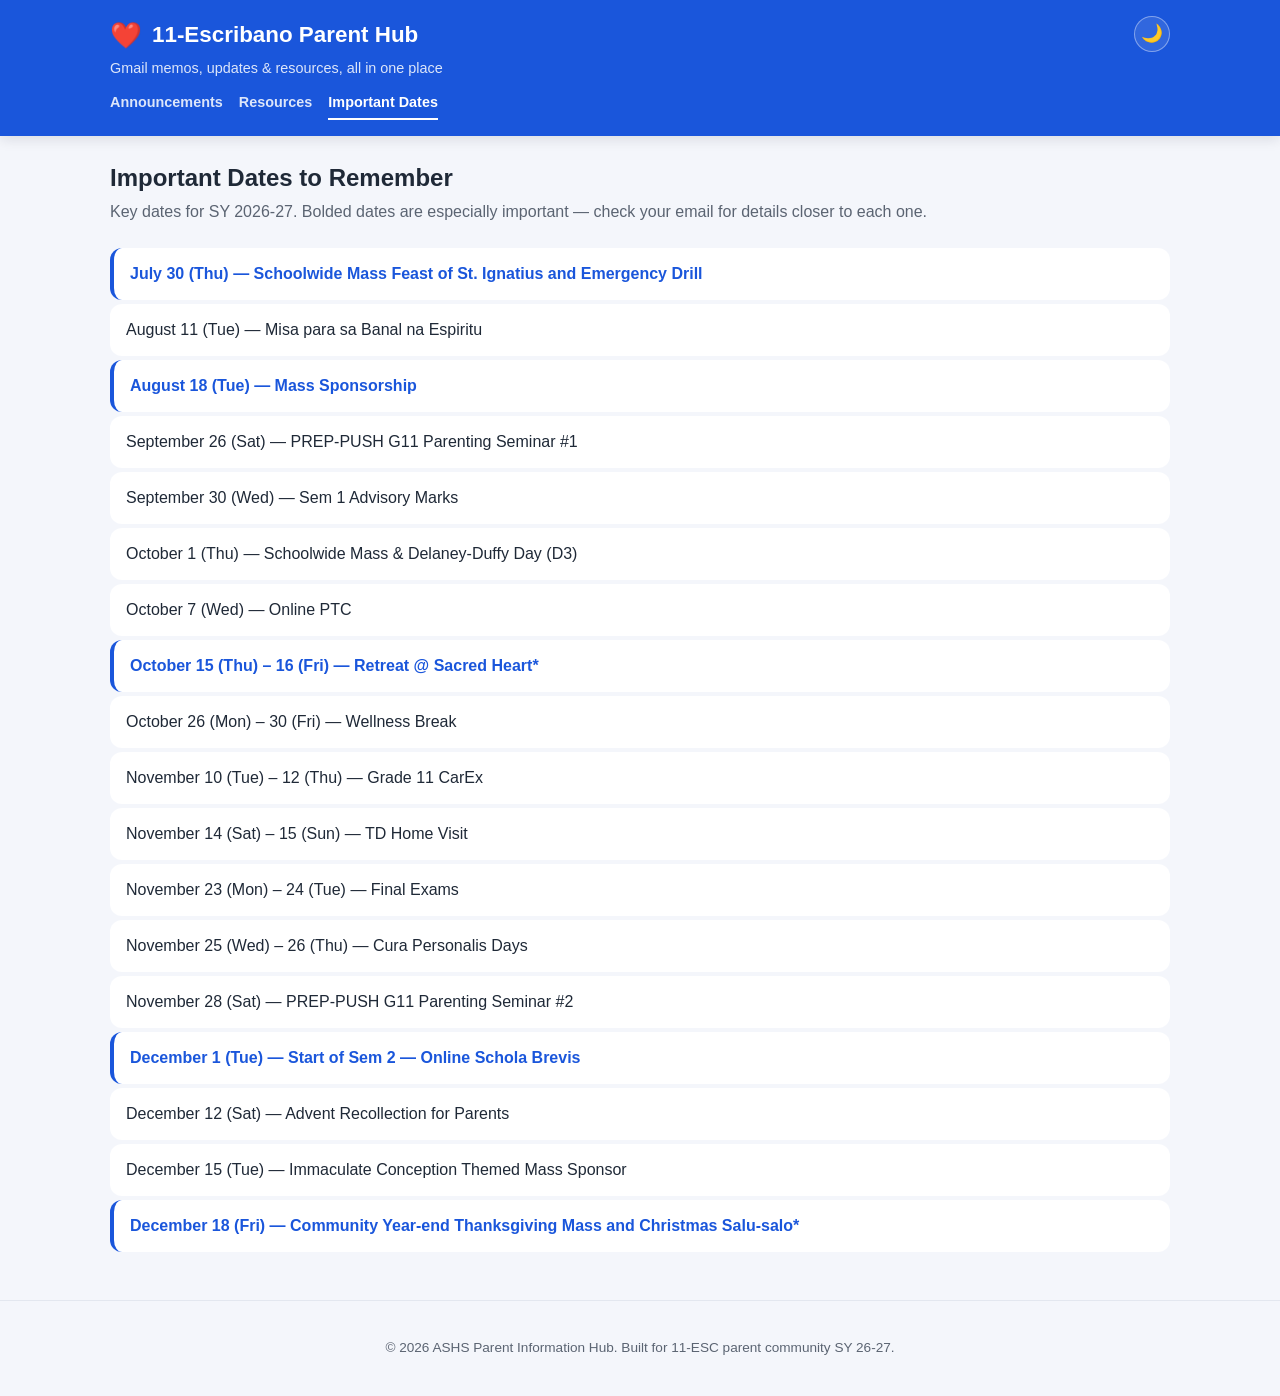
==== website/important-dates.html @ edfa38f2 "Add Important Dates page New important-dates.html transcribes the school-year calendar shared by the" ====
<!DOCTYPE html>
<html lang="en">
<head>
  <meta charset="UTF-8" />
  <meta name="viewport" content="width=device-width, initial-scale=1.0" />
  <title>Important Dates — School Parent Information Hub</title>
  <meta name="description" content="Key dates for the school year for parents." />
  <meta name="robots" content="noindex, nofollow" />
  <link rel="stylesheet" href="style.css" />
  <!-- Applies the saved/system theme before first paint, avoiding a flash
       of the wrong theme. theme.js (loaded later) only handles the toggle. -->
  <script>
    (function () {
      var saved = localStorage.getItem('theme');
      var theme = saved || (window.matchMedia('(prefers-color-scheme: dark)').matches ? 'dark' : 'light');
      document.documentElement.setAttribute('data-theme', theme);
    })();
  </script>
</head>
<body>

  <!-- ============================== HEADER ============================== -->
  <header class="site-header">
    <div class="header-inner">
      <button id="theme-toggle" class="theme-toggle" type="button" aria-label="Toggle dark mode">🌙</button>
      <div class="brand">
        <span class="brand-icon" aria-hidden="true">❤️</span>
        <span class="brand-name">11-Escribano Parent Hub</span>
      </div>
      <p class="brand-tagline">Gmail memos, updates &amp; resources, all in one place</p>
      <nav class="site-nav" aria-label="Site sections">
        <a href="index.html" class="site-nav-link">Announcements</a>
        <a href="resources.html" class="site-nav-link">Resources</a>
        <a href="important-dates.html" class="site-nav-link is-active">Important Dates</a>
      </nav>
    </div>
  </header>

  <!-- ============================== MAIN ============================== -->
  <main class="container">

    <h1 class="page-title">Important Dates to Remember</h1>
    <p class="page-subtitle">Key dates for SY 2026-27. Bolded dates are especially important — check your email for details closer to each one.</p>

    <!--
      Static, manually maintained list — no backend/API involved, and not
      tied to Gmail import. When the school calendar changes, edit this
      list directly. Use class="is-highlighted" on an <li> for a date that
      should stand out (matches the bolded/colored dates in the source
      calendar slides), plain <li> otherwise.
    -->
    <ul class="dates-list">
      <li class="is-highlighted">July 30 (Thu) — Schoolwide Mass Feast of St. Ignatius and Emergency Drill</li>
      <li>August 11 (Tue) — Misa para sa Banal na Espiritu</li>
      <li class="is-highlighted">August 18 (Tue) — Mass Sponsorship</li>
      <li>September 26 (Sat) — PREP-PUSH G11 Parenting Seminar #1</li>
      <li>September 30 (Wed) — Sem 1 Advisory Marks</li>
      <li>October 1 (Thu) — Schoolwide Mass &amp; Delaney-Duffy Day (D3)</li>
      <li>October 7 (Wed) — Online PTC</li>
      <li class="is-highlighted">October 15 (Thu) – 16 (Fri) — Retreat @ Sacred Heart*</li>
      <li>October 26 (Mon) – 30 (Fri) — Wellness Break</li>
      <li>November 10 (Tue) – 12 (Thu) — Grade 11 CarEx</li>
      <li>November 14 (Sat) – 15 (Sun) — TD Home Visit</li>
      <li>November 23 (Mon) – 24 (Tue) — Final Exams</li>
      <li>November 25 (Wed) – 26 (Thu) — Cura Personalis Days</li>
      <li>November 28 (Sat) — PREP-PUSH G11 Parenting Seminar #2</li>
      <li class="is-highlighted">December 1 (Tue) — Start of Sem 2 — Online Schola Brevis</li>
      <li>December 12 (Sat) — Advent Recollection for Parents</li>
      <li>December 15 (Tue) — Immaculate Conception Themed Mass Sponsor</li>
      <li class="is-highlighted">December 18 (Fri) — Community Year-end Thanksgiving Mass and Christmas Salu-salo*</li>
    </ul>

  </main>

  <!-- ============================== FOOTER ============================== -->
  <footer class="site-footer">
    <p>&copy; <span id="footer-year"></span> ASHS Parent Information Hub. Built for 11-ESC parent community SY 26-27.</p>
  </footer>

  <script src="theme.js"></script>
  <script>
    document.getElementById('footer-year').textContent = new Date().getFullYear();
  </script>
</body>
</html>
---- website/style.css ----
/* ============================================================================
   SCHOOL PARENT INFORMATION HUB — Stylesheet
   Design language: Material-inspired cards, rounded corners, soft shadows,
   accessible color contrast, mobile-first responsive layout.
   ============================================================================ */

/* ---------- Design tokens ---------- */
:root {
  --color-primary: #1a56db;
  --color-primary-dark: #1e429f;
  /* Deliberately independent of --color-primary: the header keeps this
     exact blue in both themes (a fixed brand color), while --color-primary
     itself gets brightened for dark mode so links/accents stay visible on
     a dark page background. Sharing one variable between "header
     background behind white text" and "accent color on a dark surface"
     would force a value that can't satisfy both contrast requirements. */
  --color-header-bg: #1a56db;
  --color-accent: #0e9f6e;
  --color-bg: #f4f6fb;
  --color-surface: #ffffff;
  --color-text: #1f2937;
  --color-text-muted: #5b6472;
  --color-border: #e3e7ef;
  --color-danger: #b91c1c;

  --category-general: #6b7280;
  --category-academics: #1a56db;
  --category-events: #7c3aed;
  --category-finance: #b45309;
  --category-pta: #be185d;
  --category-sports: #0e9f6e;

  --radius-md: 12px;
  --radius-lg: 16px;
  --shadow-sm: 0 1px 3px rgba(16, 24, 40, 0.08);
  --shadow-md: 0 4px 12px rgba(16, 24, 40, 0.10);
  --shadow-lg: 0 12px 32px rgba(16, 24, 40, 0.18);

  --header-height: 96px;
}

/* Dark theme overrides, applied via a data-theme attribute on <html> that
   theme.js sets before first paint (see the inline script in <head> of
   each page) — this avoids a flash of the wrong theme on load. Category
   badge colors are left unchanged: they're solid, saturated backgrounds
   with white text, so their contrast doesn't depend on the page theme. */
:root[data-theme="dark"] {
  --color-primary: #5b8def;
  --color-primary-dark: #3b6fd6;
  --color-accent: #22c58b;
  --color-bg: #10141c;
  --color-surface: #1a2130;
  --color-text: #e6e9ef;
  --color-text-muted: #9aa3b5;
  --color-border: #2b3346;
  --color-danger: #f87171;

  --shadow-sm: 0 1px 3px rgba(0, 0, 0, 0.4);
  --shadow-md: 0 4px 12px rgba(0, 0, 0, 0.5);
  --shadow-lg: 0 12px 32px rgba(0, 0, 0, 0.6);
}

/* ---------- Reset ---------- */
* {
  box-sizing: border-box;
}

html, body {
  margin: 0;
  padding: 0;
  /* Safety net: content (e.g. a long URL from an email body) that slips
     past a component's own wrapping rules scrolls within itself instead
     of stretching the whole page and breaking mobile layout. */
  overflow-x: hidden;
}

body {
  font-family: 'Segoe UI', Roboto, -apple-system, BlinkMacSystemFont, Arial, sans-serif;
  background-color: var(--color-bg);
  color: var(--color-text);
  line-height: 1.5;
  -webkit-font-smoothing: antialiased;
}

img {
  max-width: 100%;
}

.visually-hidden {
  position: absolute;
  width: 1px;
  height: 1px;
  overflow: hidden;
  clip: rect(0 0 0 0);
  white-space: nowrap;
}

/* ---------- Header ---------- */
.site-header {
  position: sticky;
  top: 0;
  z-index: 100;
  background-color: var(--color-header-bg);
  color: #fff;
  box-shadow: var(--shadow-md);
}

.header-inner {
  max-width: 1100px;
  margin: 0 auto;
  padding: 16px 20px;
  position: relative;
}

.theme-toggle {
  position: absolute;
  top: 16px;
  right: 20px;
  width: 36px;
  height: 36px;
  border-radius: 50%;
  border: 1px solid rgba(255, 255, 255, 0.4);
  background-color: rgba(255, 255, 255, 0.1);
  color: #fff;
  font-size: 1.1rem;
  line-height: 1;
  cursor: pointer;
  display: flex;
  align-items: center;
  justify-content: center;
}

.theme-toggle:hover,
.theme-toggle:focus {
  background-color: rgba(255, 255, 255, 0.2);
}

.brand {
  display: flex;
  align-items: center;
  gap: 10px;
  font-size: 1.4rem;
  font-weight: 700;
}

.brand-icon {
  font-size: 1.6rem;
}

.brand-tagline {
  margin: 4px 0 0;
  font-size: 0.9rem;
  color: rgba(255, 255, 255, 0.85);
}

.site-nav {
  display: flex;
  gap: 16px;
  margin-top: 12px;
}

.site-nav-link {
  color: rgba(255, 255, 255, 0.85);
  text-decoration: none;
  font-size: 0.9rem;
  font-weight: 600;
  padding-bottom: 4px;
  border-bottom: 2px solid transparent;
}

.site-nav-link:hover,
.site-nav-link:focus {
  color: #fff;
}

.site-nav-link.is-active {
  color: #fff;
  border-bottom-color: #fff;
}

/* ---------- Layout ---------- */
.container {
  max-width: 1100px;
  margin: 0 auto;
  padding: 24px 20px 48px;
}

/* ---------- Controls ---------- */
.controls {
  display: flex;
  flex-direction: column;
  gap: 12px;
  margin-bottom: 16px;
}

.search-wrap {
  width: 100%;
}

.search-input {
  width: 100%;
  padding: 12px 16px;
  font-size: 1rem;
  border: 1px solid var(--color-border);
  border-radius: var(--radius-md);
  background-color: var(--color-surface);
  color: var(--color-text);
}

.search-input:focus {
  outline: 2px solid var(--color-primary);
  outline-offset: 1px;
}

/* ---------- Category filter chips (multi-select) ---------- */
.category-chips {
  display: flex;
  flex-wrap: wrap;
  gap: 8px;
}

.category-chip {
  padding: 6px 14px;
  font-size: 0.85rem;
  font-weight: 600;
  border-radius: 999px;
  border: 1px solid var(--color-border);
  background-color: var(--color-surface);
  color: var(--color-text-muted);
  cursor: pointer;
}

.category-chip:hover,
.category-chip:focus {
  border-color: var(--color-primary);
}

.category-chip.is-active {
  color: #fff;
  border-color: transparent;
}

/* Reuse the same per-category colors as the card badges when active. */
.category-chip.is-active[data-category="all"] { background-color: var(--color-text-muted); }
.category-chip.is-active[data-category="General"] { background-color: var(--category-general); }
.category-chip.is-active[data-category="Academics"] { background-color: var(--category-academics); }
.category-chip.is-active[data-category="Events"] { background-color: var(--category-events); }
.category-chip.is-active[data-category="Finance"] { background-color: var(--category-finance); }
.category-chip.is-active[data-category="PTA"] { background-color: var(--category-pta); }
.category-chip.is-active[data-category="Sports"] { background-color: var(--category-sports); }

/* ---------- Advanced search (date range) ---------- */
.advanced-search-toggle {
  align-self: flex-start;
  background: none;
  border: none;
  color: var(--color-primary);
  font-size: 0.85rem;
  font-weight: 600;
  cursor: pointer;
  padding: 4px 0;
}

.advanced-search-panel {
  display: flex;
  flex-wrap: wrap;
  align-items: flex-end;
  gap: 16px;
  padding: 16px;
  background-color: var(--color-surface);
  border: 1px solid var(--color-border);
  border-radius: var(--radius-md);
}

.advanced-search-panel[hidden] {
  display: none;
}

.date-field {
  display: flex;
  flex-direction: column;
  gap: 4px;
  font-size: 0.85rem;
  color: var(--color-text-muted);
}

.date-field input[type="date"] {
  padding: 8px 10px;
  border: 1px solid var(--color-border);
  border-radius: var(--radius-md);
  background-color: var(--color-bg);
  color: var(--color-text);
  font-size: 0.9rem;
}

.date-clear-btn {
  padding: 8px 14px;
  font-size: 0.85rem;
  font-weight: 600;
  color: var(--color-text-muted);
  background-color: var(--color-bg);
  border: 1px solid var(--color-border);
  border-radius: var(--radius-md);
  cursor: pointer;
}

.date-clear-btn:hover,
.date-clear-btn:focus {
  color: var(--color-text);
}

/* ---------- Result count ---------- */
.result-count {
  margin: 0 0 16px;
  font-size: 0.9rem;
  color: var(--color-text-muted);
}

/* ---------- Loading / empty / error states ---------- */
.loading-indicator,
.no-results,
.error-message {
  text-align: center;
  padding: 48px 16px;
  color: var(--color-text-muted);
}

.spinner {
  width: 36px;
  height: 36px;
  margin: 0 auto 12px;
  border: 4px solid var(--color-border);
  border-top-color: var(--color-primary);
  border-radius: 50%;
  animation: spin 0.8s linear infinite;
}

@keyframes spin {
  to { transform: rotate(360deg); }
}

.error-message {
  color: var(--color-danger);
}

/* ---------- Announcement grid & cards ---------- */
.announcements-grid {
  display: grid;
  grid-template-columns: 1fr;
  gap: 16px;
}

@media (min-width: 640px) {
  .announcements-grid {
    grid-template-columns: repeat(2, 1fr);
  }
}

@media (min-width: 960px) {
  .announcements-grid {
    grid-template-columns: repeat(3, 1fr);
  }
}

/* ---------- Pagination ---------- */
.pagination {
  display: flex;
  align-items: center;
  justify-content: center;
  gap: 16px;
  margin-top: 28px;
}

.pagination[hidden] {
  display: none;
}

.pagination-btn {
  padding: 8px 16px;
  font-size: 0.9rem;
  font-weight: 600;
  color: var(--color-primary);
  background-color: var(--color-surface);
  border: 1px solid var(--color-border);
  border-radius: var(--radius-md);
  cursor: pointer;
}

.pagination-btn:hover:not(:disabled),
.pagination-btn:focus:not(:disabled) {
  background-color: var(--color-bg);
}

.pagination-btn:disabled {
  color: var(--color-text-muted);
  cursor: not-allowed;
  opacity: 0.6;
}

.pagination-status {
  font-size: 0.9rem;
  color: var(--color-text-muted);
  min-width: 100px;
  text-align: center;
}

.card {
  background-color: var(--color-surface);
  border-radius: var(--radius-lg);
  box-shadow: var(--shadow-sm);
  padding: 20px;
  display: flex;
  flex-direction: column;
  gap: 10px;
  /* Grid items default to min-width: auto, so a long unbroken word or URL
     in an email body would otherwise force the card (and the whole page)
     wider than the viewport instead of wrapping. */
  min-width: 0;
  overflow-wrap: break-word;
}

.card-header {
  display: flex;
  justify-content: space-between;
  align-items: flex-start;
  gap: 8px;
}

.card-title {
  font-size: 1.1rem;
  font-weight: 600;
  margin: 0;
  color: var(--color-text);
}

.card-date {
  margin: 0;
  font-size: 0.8rem;
  color: var(--color-text-muted);
  white-space: nowrap;
}

.card-summary {
  margin: 0;
  color: var(--color-text-muted);
  font-size: 0.95rem;
  flex-grow: 1;
}

.card-footer {
  display: flex;
  justify-content: space-between;
  align-items: center;
  margin-top: 4px;
}

.read-more-btn {
  background: none;
  border: none;
  color: var(--color-primary);
  font-weight: 600;
  font-size: 0.9rem;
  cursor: pointer;
  padding: 4px 0;
}

.read-more-btn:hover,
.read-more-btn:focus {
  text-decoration: underline;
}

/* ---------- Category badges ---------- */
.badge {
  display: inline-block;
  padding: 4px 10px;
  border-radius: 999px;
  font-size: 0.75rem;
  font-weight: 600;
  color: #fff;
  white-space: nowrap;
}

.badge--general   { background-color: var(--category-general); }
.badge--academics { background-color: var(--category-academics); }
.badge--events    { background-color: var(--category-events); }
.badge--finance   { background-color: var(--category-finance); }
.badge--pta       { background-color: var(--category-pta); }
.badge--sports    { background-color: var(--category-sports); }

/* ---------- Modal ---------- */
.modal-overlay {
  position: fixed;
  inset: 0;
  background-color: rgba(17, 24, 39, 0.55);
  display: flex;
  align-items: center;
  justify-content: center;
  padding: 20px;
  z-index: 200;
}

.modal-overlay[hidden] {
  display: none;
}

.modal {
  background-color: var(--color-surface);
  border-radius: var(--radius-lg);
  box-shadow: var(--shadow-lg);
  max-width: 600px;
  width: 100%;
  max-height: 85vh;
  overflow-y: auto;
  overflow-wrap: break-word;
  padding: 28px;
  position: relative;
}

.modal-close {
  position: absolute;
  top: 12px;
  right: 16px;
  background: none;
  border: none;
  font-size: 1.6rem;
  line-height: 1;
  cursor: pointer;
  color: var(--color-text-muted);
}

.modal-close:hover,
.modal-close:focus {
  color: var(--color-text);
}

.modal-title {
  margin: 12px 0 4px;
  font-size: 1.3rem;
}

.modal-date {
  margin: 0 0 16px;
  color: var(--color-text-muted);
  font-size: 0.9rem;
}

.modal-body {
  white-space: pre-wrap;
  color: var(--color-text);
  font-size: 1rem;
}

/* Applied when rendering a sanitized HTML email body instead of plain
   text — real markup already provides its own line breaks/spacing. */
.modal-body.is-rich {
  white-space: normal;
  line-height: 1.6;
  overflow-wrap: break-word;
}

.modal-body.is-rich p {
  margin: 0 0 12px;
}

.modal-body.is-rich a {
  color: var(--color-primary);
}

.modal-body.is-rich img {
  max-width: 100%;
  height: auto;
  border-radius: var(--radius-md);
  margin: 8px 0;
}

.modal-body.is-rich ul,
.modal-body.is-rich ol {
  padding-left: 22px;
  margin: 0 0 12px;
}

.modal-body.is-rich blockquote {
  margin: 0 0 12px;
  padding-left: 12px;
  border-left: 3px solid var(--color-border);
  color: var(--color-text-muted);
}

.modal-body.is-rich table {
  width: 100%;
  border-collapse: collapse;
  margin: 0 0 12px;
  /* Fixed layout makes columns share the table's own width instead of
     expanding to fit their content — needed because some emails (e.g.
     calendar invites) use deeply nested layout tables whose cells would
     otherwise refuse to wrap and force the modal to overflow. */
  table-layout: fixed;
}

.modal-body.is-rich th,
.modal-body.is-rich td {
  border: 1px solid var(--color-border);
  padding: 6px 10px;
  text-align: left;
  overflow-wrap: break-word;
}

.modal-body.is-rich hr {
  border: none;
  border-top: 1px solid var(--color-border);
  margin: 16px 0;
}

.modal-attachments {
  margin-top: 16px;
  font-size: 0.9rem;
  color: var(--color-text-muted);
}

.modal-attachments:empty {
  display: none;
}

.modal-attachments strong {
  color: var(--color-text);
}

.attachment-list {
  display: flex;
  flex-direction: column;
  gap: 12px;
  margin-top: 8px;
}

.attachment-item {
  border: 1px solid var(--color-border);
  border-radius: var(--radius-md);
  overflow: hidden;
}

.attachment-image-preview {
  display: block;
  width: 100%;
  max-height: 320px;
  object-fit: contain;
  background-color: var(--color-bg);
}

.attachment-pdf-preview {
  display: block;
  width: 100%;
  height: 360px;
  border: none;
}

.attachment-name-row {
  padding: 8px 12px;
  font-size: 0.85rem;
  background-color: var(--color-bg);
}

.attachment-name-row a {
  color: var(--color-primary);
}

/* ---------- Resources page ---------- */
.page-title {
  margin: 0 0 4px;
  font-size: 1.5rem;
  color: var(--color-text);
}

.page-subtitle {
  margin: 0 0 24px;
  color: var(--color-text-muted);
}

.resource-grid {
  display: grid;
  grid-template-columns: 1fr;
  gap: 16px;
}

@media (min-width: 640px) {
  .resource-grid {
    grid-template-columns: repeat(2, 1fr);
  }
}

@media (min-width: 960px) {
  .resource-grid {
    grid-template-columns: repeat(3, 1fr);
  }
}

.resource-card {
  display: flex;
  align-items: center;
  gap: 12px;
  background-color: var(--color-surface);
  border-radius: var(--radius-lg);
  box-shadow: var(--shadow-sm);
  padding: 18px 20px;
  text-decoration: none;
  color: var(--color-text);
  min-width: 0;
  overflow-wrap: break-word;
}

.resource-card:hover,
.resource-card:focus {
  box-shadow: var(--shadow-md);
}

.resource-icon {
  font-size: 1.6rem;
  flex-shrink: 0;
}

.resource-name {
  flex-grow: 1;
  font-weight: 600;
  font-size: 0.95rem;
}

.resource-type {
  flex-shrink: 0;
  font-size: 0.75rem;
  font-weight: 600;
  color: var(--color-text-muted);
  text-transform: uppercase;
}

/* ---------- Important Dates page ---------- */
.dates-list {
  list-style: none;
  margin: 0;
  padding: 0;
  display: flex;
  flex-direction: column;
  gap: 4px;
}

.dates-list li {
  padding: 14px 16px;
  background-color: var(--color-surface);
  border-radius: var(--radius-md);
  color: var(--color-text);
}

.dates-list li.is-highlighted {
  font-weight: 700;
  color: var(--color-primary);
  border-left: 4px solid var(--color-primary);
}

/* ---------- Footer ---------- */
.site-footer {
  text-align: center;
  padding: 24px 16px;
  color: var(--color-text-muted);
  font-size: 0.85rem;
  border-top: 1px solid var(--color-border);
}
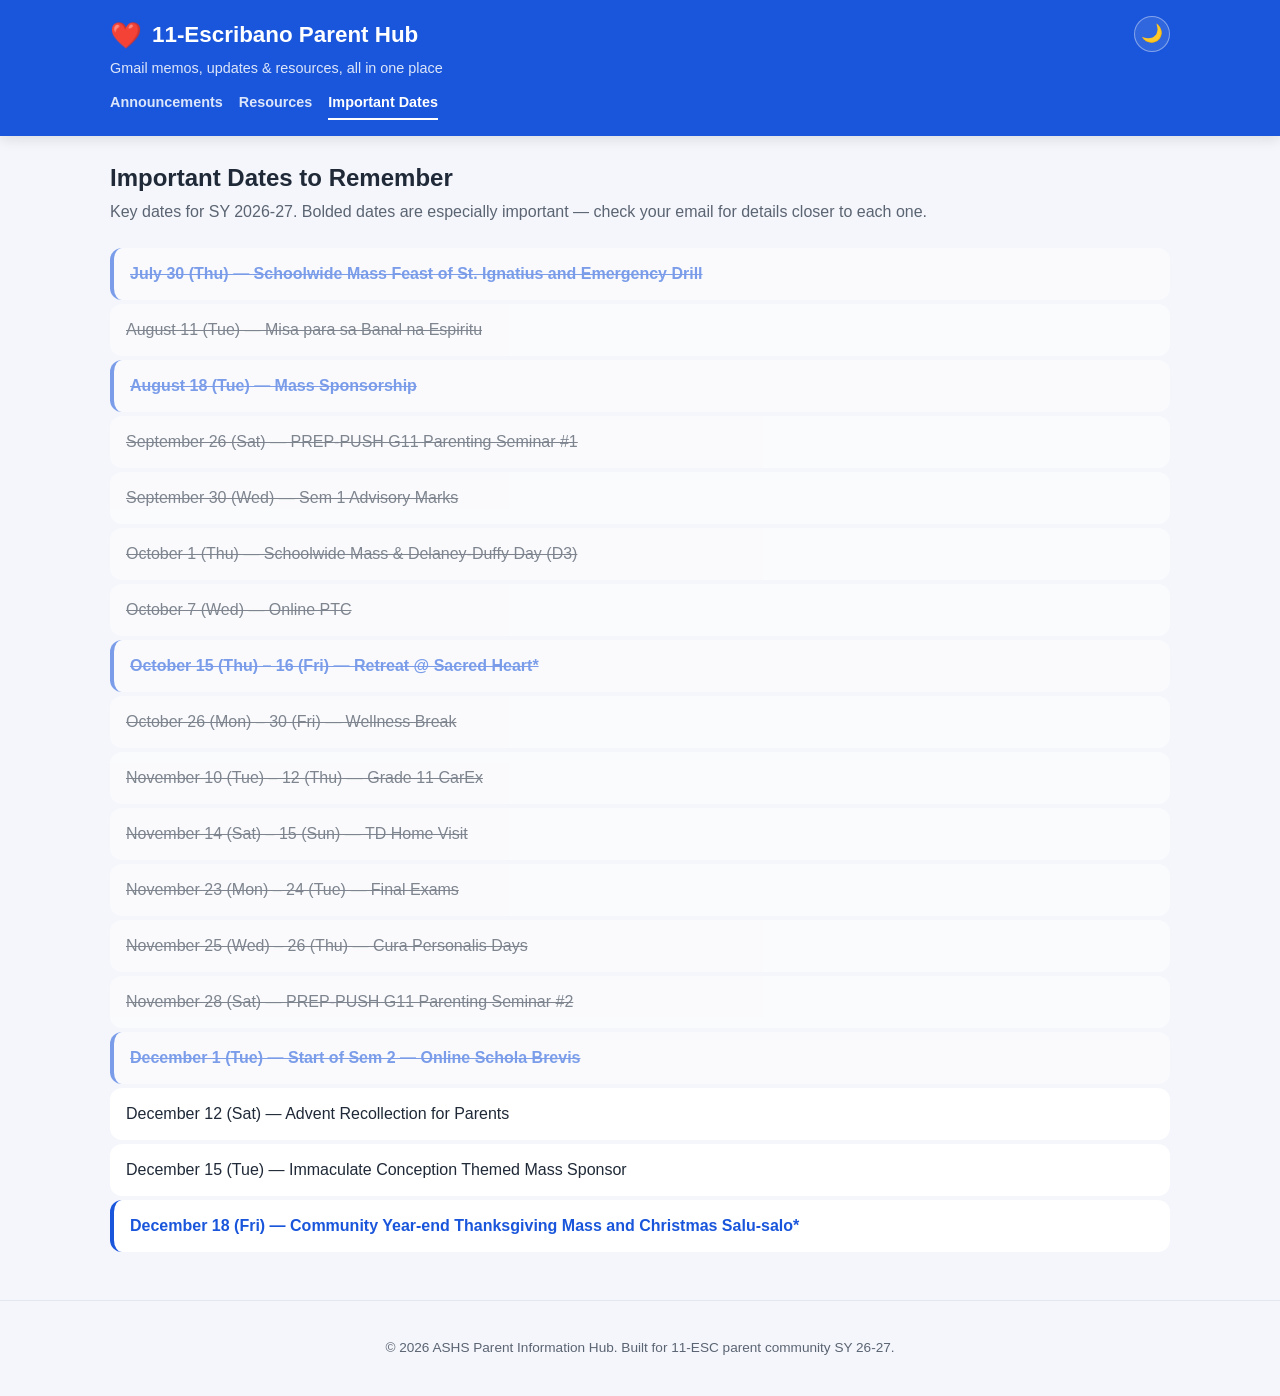
==== commit a8dc6126: "Strike through passed dates on the Important Dates page Each entry now carries a data-date (or data-" ====
--- a/website/important-dates.html
+++ b/website/important-dates.html
@@ -48,26 +48,32 @@
       list directly. Use class="is-highlighted" on an <li> for a date that
       should stand out (matches the bolded/colored dates in the source
       calendar slides), plain <li> otherwise.
+
+      data-date (single day) or data-end-date (multi-day entries — use the
+      LAST day of the range) is a plain ISO yyyy-mm-dd used only to detect
+      already-passed dates and strike them through — see the script at the
+      bottom of this file. It's never displayed; the visible text is
+      whatever's inside the <li>, so keep both in sync when editing.
     -->
     <ul class="dates-list">
-      <li class="is-highlighted">July 30 (Thu) — Schoolwide Mass Feast of St. Ignatius and Emergency Drill</li>
-      <li>August 11 (Tue) — Misa para sa Banal na Espiritu</li>
-      <li class="is-highlighted">August 18 (Tue) — Mass Sponsorship</li>
-      <li>September 26 (Sat) — PREP-PUSH G11 Parenting Seminar #1</li>
-      <li>September 30 (Wed) — Sem 1 Advisory Marks</li>
-      <li>October 1 (Thu) — Schoolwide Mass &amp; Delaney-Duffy Day (D3)</li>
-      <li>October 7 (Wed) — Online PTC</li>
-      <li class="is-highlighted">October 15 (Thu) – 16 (Fri) — Retreat @ Sacred Heart*</li>
-      <li>October 26 (Mon) – 30 (Fri) — Wellness Break</li>
-      <li>November 10 (Tue) – 12 (Thu) — Grade 11 CarEx</li>
-      <li>November 14 (Sat) – 15 (Sun) — TD Home Visit</li>
-      <li>November 23 (Mon) – 24 (Tue) — Final Exams</li>
-      <li>November 25 (Wed) – 26 (Thu) — Cura Personalis Days</li>
-      <li>November 28 (Sat) — PREP-PUSH G11 Parenting Seminar #2</li>
-      <li class="is-highlighted">December 1 (Tue) — Start of Sem 2 — Online Schola Brevis</li>
-      <li>December 12 (Sat) — Advent Recollection for Parents</li>
-      <li>December 15 (Tue) — Immaculate Conception Themed Mass Sponsor</li>
-      <li class="is-highlighted">December 18 (Fri) — Community Year-end Thanksgiving Mass and Christmas Salu-salo*</li>
+      <li class="is-highlighted" data-date="2026-07-30">July 30 (Thu) — Schoolwide Mass Feast of St. Ignatius and Emergency Drill</li>
+      <li data-date="2026-08-11">August 11 (Tue) — Misa para sa Banal na Espiritu</li>
+      <li class="is-highlighted" data-date="2026-08-18">August 18 (Tue) — Mass Sponsorship</li>
+      <li data-date="2026-09-26">September 26 (Sat) — PREP-PUSH G11 Parenting Seminar #1</li>
+      <li data-date="2026-09-30">September 30 (Wed) — Sem 1 Advisory Marks</li>
+      <li data-date="2026-10-01">October 1 (Thu) — Schoolwide Mass &amp; Delaney-Duffy Day (D3)</li>
+      <li data-date="2026-10-07">October 7 (Wed) — Online PTC</li>
+      <li class="is-highlighted" data-end-date="2026-10-16">October 15 (Thu) – 16 (Fri) — Retreat @ Sacred Heart*</li>
+      <li data-end-date="2026-10-30">October 26 (Mon) – 30 (Fri) — Wellness Break</li>
+      <li data-end-date="2026-11-12">November 10 (Tue) – 12 (Thu) — Grade 11 CarEx</li>
+      <li data-end-date="2026-11-15">November 14 (Sat) – 15 (Sun) — TD Home Visit</li>
+      <li data-end-date="2026-11-24">November 23 (Mon) – 24 (Tue) — Final Exams</li>
+      <li data-end-date="2026-11-26">November 25 (Wed) – 26 (Thu) — Cura Personalis Days</li>
+      <li data-date="2026-11-28">November 28 (Sat) — PREP-PUSH G11 Parenting Seminar #2</li>
+      <li class="is-highlighted" data-date="2026-12-01">December 1 (Tue) — Start of Sem 2 — Online Schola Brevis</li>
+      <li data-date="2026-12-12">December 12 (Sat) — Advent Recollection for Parents</li>
+      <li data-date="2026-12-15">December 15 (Tue) — Immaculate Conception Themed Mass Sponsor</li>
+      <li class="is-highlighted" data-date="2026-12-18">December 18 (Fri) — Community Year-end Thanksgiving Mass and Christmas Salu-salo*</li>
     </ul>
 
   </main>
@@ -80,6 +86,24 @@
   <script src="theme.js"></script>
   <script>
     document.getElementById('footer-year').textContent = new Date().getFullYear();
+
+    // Strikes through any entry whose day (or, for a range, whose last
+    // day) is strictly before today — so today's own date isn't struck
+    // through while it's still happening, only starting the day after.
+    // Runs fresh on every page load, so this stays correct with zero
+    // maintenance as the school year progresses.
+    (function () {
+      var today = new Date();
+      today.setHours(0, 0, 0, 0);
+
+      document.querySelectorAll('.dates-list li[data-date], .dates-list li[data-end-date]').forEach(function (li) {
+        var isoDate = li.dataset.endDate || li.dataset.date;
+        var eventDate = new Date(isoDate + 'T00:00:00');
+        if (eventDate < today) {
+          li.classList.add('is-passed');
+        }
+      });
+    })();
   </script>
 </body>
 </html>
--- a/website/style.css
+++ b/website/style.css
@@ -23,12 +23,13 @@
   --color-border: #e3e7ef;
   --color-danger: #b91c1c;
 
-  --category-general: #6b7280;
-  --category-academics: #1a56db;
-  --category-events: #7c3aed;
-  --category-finance: #b45309;
-  --category-pta: #be185d;
-  --category-sports: #0e9f6e;
+  /* Per-category colors live in app.js (CONFIG.CATEGORY_COLORS), not
+     here — badges and chips get their color via an inline style computed
+     by Render.categoryColor(), so a category works correctly (with an
+     automatic fallback color) even without a matching CSS rule. Keeping
+     colors in one JS config instead of splitting them across CSS and JS
+     is the whole point of that setup — see the README's "Better category
+     management" note. */
 
   --radius-md: 12px;
   --radius-lg: 16px;
@@ -238,16 +239,11 @@
 .category-chip.is-active {
   color: #fff;
   border-color: transparent;
-}
-
-/* Reuse the same per-category colors as the card badges when active. */
-.category-chip.is-active[data-category="all"] { background-color: var(--color-text-muted); }
-.category-chip.is-active[data-category="General"] { background-color: var(--category-general); }
-.category-chip.is-active[data-category="Academics"] { background-color: var(--category-academics); }
-.category-chip.is-active[data-category="Events"] { background-color: var(--category-events); }
-.category-chip.is-active[data-category="Finance"] { background-color: var(--category-finance); }
-.category-chip.is-active[data-category="PTA"] { background-color: var(--category-pta); }
-.category-chip.is-active[data-category="Sports"] { background-color: var(--category-sports); }
+  /* --chip-color is set inline by Render.buildCategoryChips() per category
+     (see app.js); the static "All" chip has no --chip-color, so it falls
+     back to the neutral muted color below. */
+  background-color: var(--chip-color, var(--color-text-muted));
+}
 
 /* ---------- Advanced search (date range) ---------- */
 .advanced-search-toggle {
@@ -479,13 +475,6 @@
   color: #fff;
   white-space: nowrap;
 }
-
-.badge--general   { background-color: var(--category-general); }
-.badge--academics { background-color: var(--category-academics); }
-.badge--events    { background-color: var(--category-events); }
-.badge--finance   { background-color: var(--category-finance); }
-.badge--pta       { background-color: var(--category-pta); }
-.badge--sports    { background-color: var(--category-sports); }
 
 /* ---------- Modal ---------- */
 .modal-overlay {
@@ -754,6 +743,14 @@
   border-left: 4px solid var(--color-primary);
 }
 
+/* Applied by the script at the bottom of important-dates.html once a
+   date (or, for a range, its last day) is in the past. Combines fine
+   with .is-highlighted — a highlighted date can also be a past one. */
+.dates-list li.is-passed {
+  text-decoration: line-through;
+  opacity: 0.55;
+}
+
 /* ---------- Footer ---------- */
 .site-footer {
   text-align: center;
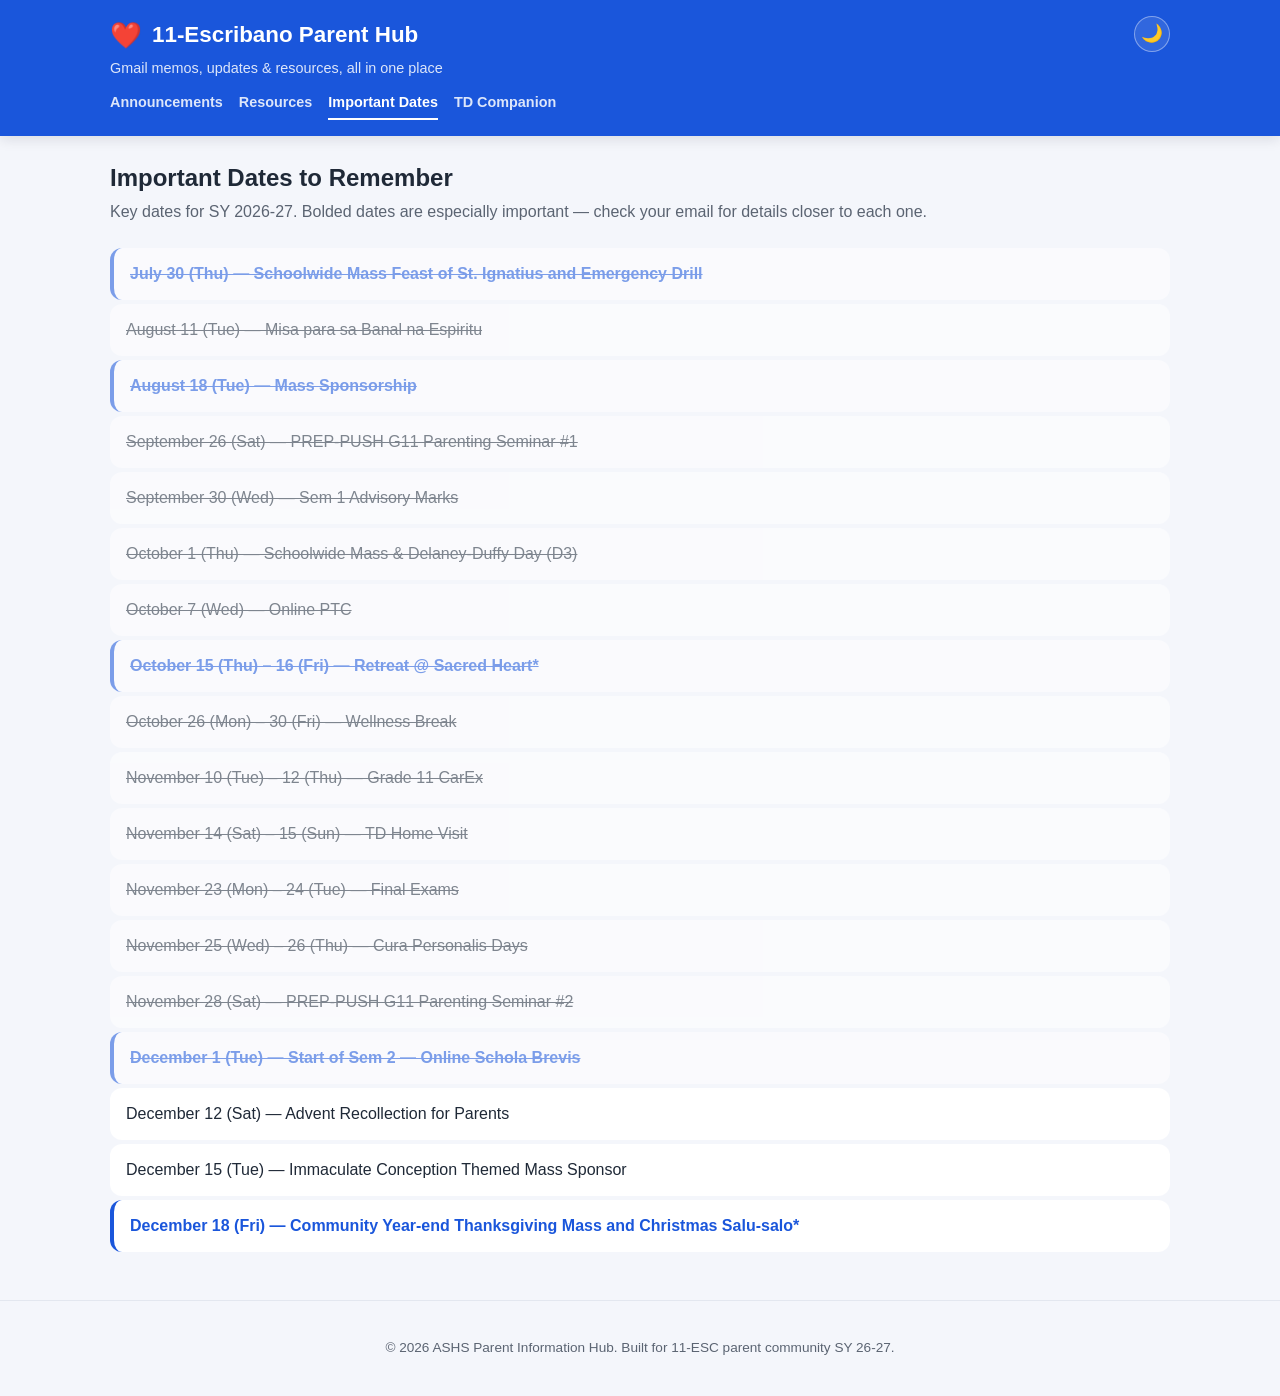
==== commit 726ea476: "Add TD Companion sign-up schedule page New td-companion.html/js reads the TD Tutoring adult-companio" ====
--- a/website/important-dates.html
+++ b/website/important-dates.html
@@ -32,6 +32,7 @@
         <a href="index.html" class="site-nav-link">Announcements</a>
         <a href="resources.html" class="site-nav-link">Resources</a>
         <a href="important-dates.html" class="site-nav-link is-active">Important Dates</a>
+        <a href="td-companion.html" class="site-nav-link">TD Companion</a>
       </nav>
     </div>
   </header>
--- a/website/style.css
+++ b/website/style.css
@@ -751,6 +751,149 @@
   opacity: 0.55;
 }
 
+/* ---------- TD Companion page ---------- */
+.signup-link-btn {
+  display: inline-flex;
+  align-items: center;
+  gap: 8px;
+  margin-bottom: 24px;
+  padding: 12px 20px;
+  background-color: var(--color-primary);
+  color: #fff;
+  font-weight: 600;
+  font-size: 0.95rem;
+  text-decoration: none;
+  border-radius: var(--radius-md);
+}
+
+.signup-link-btn:hover,
+.signup-link-btn:focus {
+  background-color: var(--color-primary-dark);
+}
+
+.td-section-title {
+  font-size: 1.1rem;
+  margin: 0 0 12px;
+  color: var(--color-text);
+}
+
+.td-open-section {
+  margin-bottom: 32px;
+  padding: 16px;
+  background-color: var(--color-surface);
+  border: 1px solid var(--color-accent);
+  border-radius: var(--radius-lg);
+}
+
+.td-open-list {
+  list-style: none;
+  margin: 0;
+  padding: 0;
+  display: flex;
+  flex-direction: column;
+  gap: 8px;
+}
+
+.td-open-item {
+  display: flex;
+  flex-wrap: wrap;
+  align-items: center;
+  gap: 10px;
+  padding: 10px 12px;
+  background-color: var(--color-bg);
+  border-radius: var(--radius-md);
+}
+
+.td-open-date {
+  font-weight: 700;
+  color: var(--color-text);
+}
+
+.td-open-activity {
+  color: var(--color-text-muted);
+  flex-grow: 1;
+}
+
+.td-open-signup {
+  font-weight: 600;
+  color: var(--color-accent);
+  text-decoration: none;
+  white-space: nowrap;
+}
+
+.td-open-signup:hover,
+.td-open-signup:focus {
+  text-decoration: underline;
+}
+
+.td-schedule-list {
+  list-style: none;
+  margin: 0;
+  padding: 0;
+  display: flex;
+  flex-direction: column;
+  gap: 4px;
+}
+
+.td-schedule-item {
+  padding: 12px 16px;
+  background-color: var(--color-surface);
+  border-radius: var(--radius-md);
+}
+
+.td-schedule-item.is-passed {
+  opacity: 0.55;
+}
+
+.td-schedule-main {
+  display: flex;
+  flex-wrap: wrap;
+  align-items: center;
+  gap: 10px;
+}
+
+.td-schedule-date {
+  font-weight: 600;
+  color: var(--color-text);
+  min-width: 150px;
+}
+
+.td-schedule-activity {
+  color: var(--color-text-muted);
+  flex-grow: 1;
+}
+
+.td-schedule-remarks {
+  margin: 6px 0 0;
+  font-size: 0.85rem;
+  color: var(--color-text-muted);
+  font-style: italic;
+}
+
+.td-badge {
+  display: inline-block;
+  padding: 4px 10px;
+  border-radius: 999px;
+  font-size: 0.75rem;
+  font-weight: 600;
+  white-space: nowrap;
+}
+
+.td-badge--filled {
+  background-color: var(--color-accent);
+  color: #fff;
+}
+
+.td-badge--open {
+  background-color: var(--color-danger);
+  color: #fff;
+}
+
+.td-badge--tbc {
+  background-color: var(--color-border);
+  color: var(--color-text-muted);
+}
+
 /* ---------- Footer ---------- */
 .site-footer {
   text-align: center;
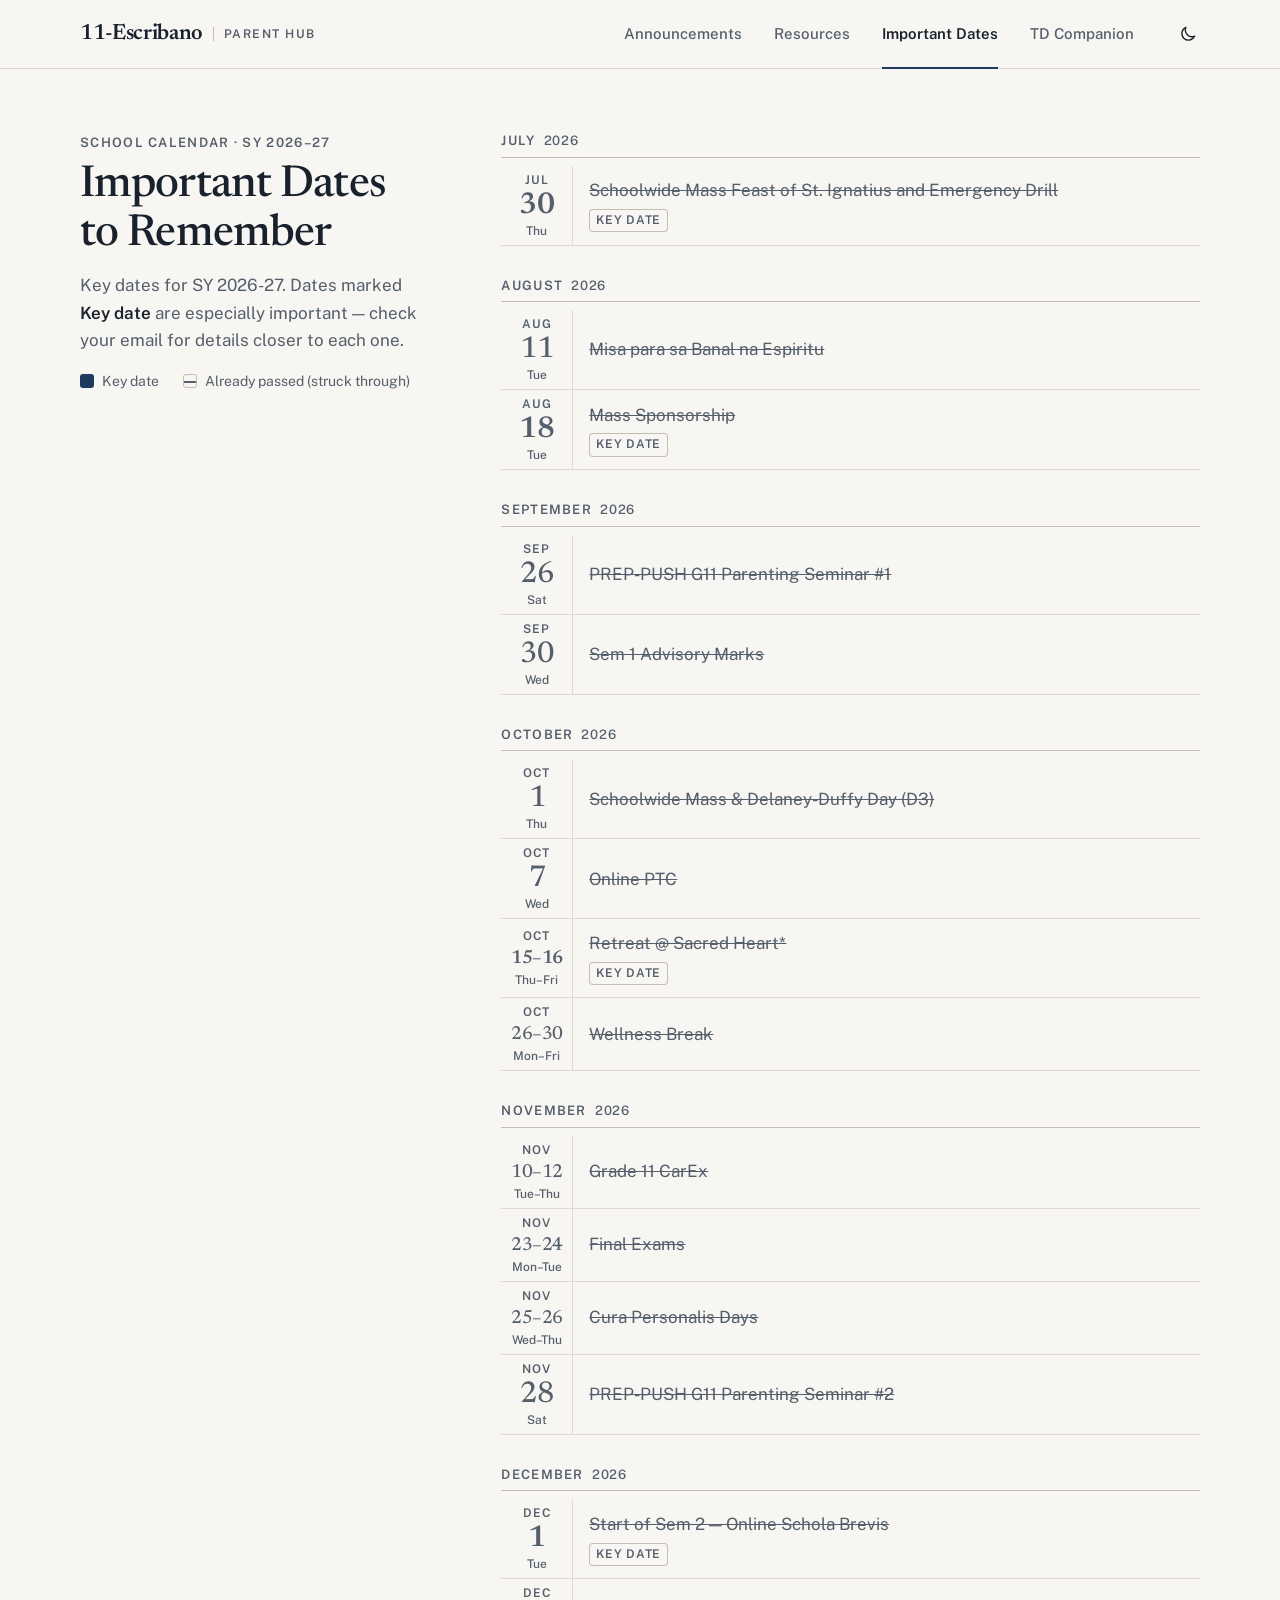
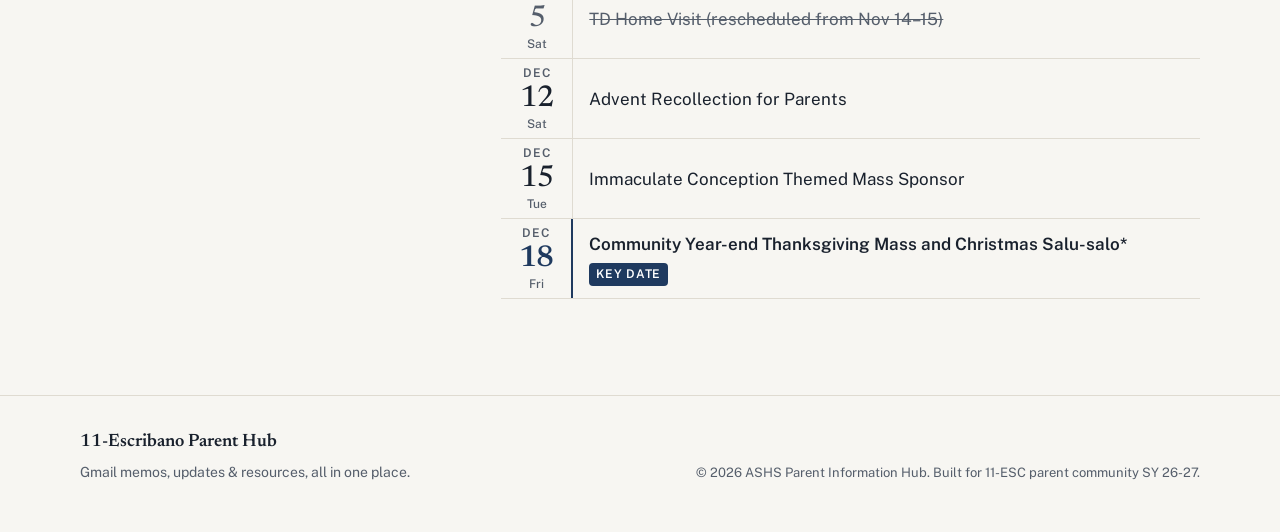
==== commit acce4e3d: "Privacy fixes (names-only TD feed, keyed announcements) and editorial redesign of all pages" ====
--- a/website/important-dates.html
+++ b/website/important-dates.html
@@ -6,7 +6,11 @@
   <title>Important Dates — School Parent Information Hub</title>
   <meta name="description" content="Key dates for the school year for parents." />
   <meta name="robots" content="noindex, nofollow" />
-  <link rel="stylesheet" href="style.css" />
+  <link rel="icon" href="favicon.svg" type="image/svg+xml" />
+  <link rel="preconnect" href="https://fonts.googleapis.com" />
+  <link rel="preconnect" href="https://fonts.gstatic.com" crossorigin />
+  <link rel="stylesheet" href="https://fonts.googleapis.com/css2?family=Newsreader:opsz,wght@6..72,500;6..72,600&amp;family=Public+Sans:wght@400;500;600&amp;display=swap" />
+  <link rel="stylesheet" href="style.css?v=4" />
   <!-- Applies the saved/system theme before first paint, avoiding a flash
        of the wrong theme. theme.js (loaded later) only handles the toggle. -->
   <script>
@@ -18,37 +22,50 @@
   </script>
 </head>
 <body>
+  <a class="skip-link" href="#main">Skip to content</a>
 
   <!-- ============================== HEADER ============================== -->
   <header class="site-header">
     <div class="header-inner">
-      <button id="theme-toggle" class="theme-toggle" type="button" aria-label="Toggle dark mode">🌙</button>
-      <div class="brand">
-        <span class="brand-icon" aria-hidden="true">❤️</span>
-        <span class="brand-name">11-Escribano Parent Hub</span>
-      </div>
-      <p class="brand-tagline">Gmail memos, updates &amp; resources, all in one place</p>
+      <a class="brand" href="index.html">
+        <span class="brand-name">11-Escribano</span>
+        <span class="brand-sub">Parent Hub</span>
+      </a>
       <nav class="site-nav" aria-label="Site sections">
         <a href="index.html" class="site-nav-link">Announcements</a>
         <a href="resources.html" class="site-nav-link">Resources</a>
-        <a href="important-dates.html" class="site-nav-link is-active">Important Dates</a>
+        <a href="important-dates.html" class="site-nav-link is-active" aria-current="page">Important Dates</a>
         <a href="td-companion.html" class="site-nav-link">TD Companion</a>
       </nav>
+      <!-- Icons swap via CSS on [data-theme]; theme.js only updates the label. -->
+      <button id="theme-toggle" class="theme-toggle" type="button" aria-label="Toggle dark mode">
+        <svg class="icon icon-moon" viewBox="0 0 24 24" aria-hidden="true" focusable="false"><path d="M20 14.5A8 8 0 0 1 9.5 4a8 8 0 1 0 10.5 10.5z"/></svg>
+        <svg class="icon icon-sun" viewBox="0 0 24 24" aria-hidden="true" focusable="false"><circle cx="12" cy="12" r="4"/><path d="M12 2.5v2M12 19.5v2M4.6 4.6l1.4 1.4M18 18l1.4 1.4M2.5 12h2M19.5 12h2M4.6 19.4L6 18M18 6l1.4-1.4"/></svg>
+      </button>
     </div>
   </header>
 
   <!-- ============================== MAIN ============================== -->
-  <main class="container">
-
-    <h1 class="page-title">Important Dates to Remember</h1>
-    <p class="page-subtitle">Key dates for SY 2026-27. Bolded dates are especially important — check your email for details closer to each one.</p>
-
+  <main class="container" id="main">
+
+    <div class="page-layout">
+      <div class="page-head">
+        <p class="eyebrow">School calendar · SY 2026–27</p>
+        <h1 class="page-title">Important Dates to Remember</h1>
+        <p class="page-subtitle">Key dates for SY 2026-27. Dates marked <strong>Key date</strong> are especially important — check your email for details closer to each one.</p>
+        <p class="dates-legend"><span class="legend-item"><span class="legend-swatch is-key" aria-hidden="true"></span>Key date</span><span class="legend-item"><span class="legend-swatch is-passed" aria-hidden="true"></span>Already passed (struck through)</span></p>
+      </div>
+
+      <div class="page-body">
     <!--
       Static, manually maintained list — no backend/API involved, and not
       tied to Gmail import. When the school calendar changes, edit this
-      list directly. Use class="is-highlighted" on an <li> for a date that
+      list directly. Use class="date-row is-highlighted" (plus a <span class="date-key">Key date</span>) on an <li> for a date that
       should stand out (matches the bolded/colored dates in the source
-      calendar slides), plain <li> otherwise.
+      calendar slides), class="date-row" otherwise. Each <li> sits in the
+      <ul class="dates-list"> of its month's .dates-group section; the
+      visible date is the .date-block, and the visually-hidden span reads
+      the full date to screen readers.
 
       data-date (single day) or data-end-date (multi-day entries — use the
       LAST day of the range) is a plain ISO yyyy-mm-dd used only to detect
@@ -56,35 +73,123 @@
       bottom of this file. It's never displayed; the visible text is
       whatever's inside the <li>, so keep both in sync when editing.
     -->
-    <ul class="dates-list">
-      <li class="is-highlighted" data-date="2026-07-30">July 30 (Thu) — Schoolwide Mass Feast of St. Ignatius and Emergency Drill</li>
-      <li data-date="2026-08-11">August 11 (Tue) — Misa para sa Banal na Espiritu</li>
-      <li class="is-highlighted" data-date="2026-08-18">August 18 (Tue) — Mass Sponsorship</li>
-      <li data-date="2026-09-26">September 26 (Sat) — PREP-PUSH G11 Parenting Seminar #1</li>
-      <li data-date="2026-09-30">September 30 (Wed) — Sem 1 Advisory Marks</li>
-      <li data-date="2026-10-01">October 1 (Thu) — Schoolwide Mass &amp; Delaney-Duffy Day (D3)</li>
-      <li data-date="2026-10-07">October 7 (Wed) — Online PTC</li>
-      <li class="is-highlighted" data-end-date="2026-10-16">October 15 (Thu) – 16 (Fri) — Retreat @ Sacred Heart*</li>
-      <li data-end-date="2026-10-30">October 26 (Mon) – 30 (Fri) — Wellness Break</li>
-      <li data-end-date="2026-11-12">November 10 (Tue) – 12 (Thu) — Grade 11 CarEx</li>
-      <li data-end-date="2026-11-15">November 14 (Sat) – 15 (Sun) — TD Home Visit</li>
-      <li data-end-date="2026-11-24">November 23 (Mon) – 24 (Tue) — Final Exams</li>
-      <li data-end-date="2026-11-26">November 25 (Wed) – 26 (Thu) — Cura Personalis Days</li>
-      <li data-date="2026-11-28">November 28 (Sat) — PREP-PUSH G11 Parenting Seminar #2</li>
-      <li class="is-highlighted" data-date="2026-12-01">December 1 (Tue) — Start of Sem 2 — Online Schola Brevis</li>
-      <li data-date="2026-12-12">December 12 (Sat) — Advent Recollection for Parents</li>
-      <li data-date="2026-12-15">December 15 (Tue) — Immaculate Conception Themed Mass Sponsor</li>
-      <li class="is-highlighted" data-date="2026-12-18">December 18 (Fri) — Community Year-end Thanksgiving Mass and Christmas Salu-salo*</li>
-    </ul>
+      <section class="dates-group" aria-labelledby="m-july">
+        <h2 class="dates-month" id="m-july">July <span class="dates-month-year">2026</span></h2>
+        <ul class="dates-list">
+          <li class="date-row is-highlighted" data-date="2026-07-30">
+            <span class="date-block" aria-hidden="true"><span class="date-block-month">Jul</span><span class="date-block-day">30</span><span class="date-block-dow">Thu</span></span>
+            <span class="date-row-body"><span class="visually-hidden">July 30 (Thu): </span><span class="date-row-title">Schoolwide Mass Feast of St. Ignatius and Emergency Drill</span><span class="date-key">Key date</span></span>
+          </li>
+        </ul>
+      </section>
+      <section class="dates-group" aria-labelledby="m-august">
+        <h2 class="dates-month" id="m-august">August <span class="dates-month-year">2026</span></h2>
+        <ul class="dates-list">
+          <li class="date-row" data-date="2026-08-11">
+            <span class="date-block" aria-hidden="true"><span class="date-block-month">Aug</span><span class="date-block-day">11</span><span class="date-block-dow">Tue</span></span>
+            <span class="date-row-body"><span class="visually-hidden">August 11 (Tue): </span><span class="date-row-title">Misa para sa Banal na Espiritu</span></span>
+          </li>
+          <li class="date-row is-highlighted" data-date="2026-08-18">
+            <span class="date-block" aria-hidden="true"><span class="date-block-month">Aug</span><span class="date-block-day">18</span><span class="date-block-dow">Tue</span></span>
+            <span class="date-row-body"><span class="visually-hidden">August 18 (Tue): </span><span class="date-row-title">Mass Sponsorship</span><span class="date-key">Key date</span></span>
+          </li>
+        </ul>
+      </section>
+      <section class="dates-group" aria-labelledby="m-september">
+        <h2 class="dates-month" id="m-september">September <span class="dates-month-year">2026</span></h2>
+        <ul class="dates-list">
+          <li class="date-row" data-date="2026-09-26">
+            <span class="date-block" aria-hidden="true"><span class="date-block-month">Sep</span><span class="date-block-day">26</span><span class="date-block-dow">Sat</span></span>
+            <span class="date-row-body"><span class="visually-hidden">September 26 (Sat): </span><span class="date-row-title">PREP-PUSH G11 Parenting Seminar #1</span></span>
+          </li>
+          <li class="date-row" data-date="2026-09-30">
+            <span class="date-block" aria-hidden="true"><span class="date-block-month">Sep</span><span class="date-block-day">30</span><span class="date-block-dow">Wed</span></span>
+            <span class="date-row-body"><span class="visually-hidden">September 30 (Wed): </span><span class="date-row-title">Sem 1 Advisory Marks</span></span>
+          </li>
+        </ul>
+      </section>
+      <section class="dates-group" aria-labelledby="m-october">
+        <h2 class="dates-month" id="m-october">October <span class="dates-month-year">2026</span></h2>
+        <ul class="dates-list">
+          <li class="date-row" data-date="2026-10-01">
+            <span class="date-block" aria-hidden="true"><span class="date-block-month">Oct</span><span class="date-block-day">1</span><span class="date-block-dow">Thu</span></span>
+            <span class="date-row-body"><span class="visually-hidden">October 1 (Thu): </span><span class="date-row-title">Schoolwide Mass &amp; Delaney-Duffy Day (D3)</span></span>
+          </li>
+          <li class="date-row" data-date="2026-10-07">
+            <span class="date-block" aria-hidden="true"><span class="date-block-month">Oct</span><span class="date-block-day">7</span><span class="date-block-dow">Wed</span></span>
+            <span class="date-row-body"><span class="visually-hidden">October 7 (Wed): </span><span class="date-row-title">Online PTC</span></span>
+          </li>
+          <li class="date-row is-highlighted" data-end-date="2026-10-16">
+            <span class="date-block is-range" aria-hidden="true"><span class="date-block-month">Oct</span><span class="date-block-day">15–16</span><span class="date-block-dow">Thu–Fri</span></span>
+            <span class="date-row-body"><span class="visually-hidden">October 15 (Thu) – 16 (Fri): </span><span class="date-row-title">Retreat @ Sacred Heart*</span><span class="date-key">Key date</span></span>
+          </li>
+          <li class="date-row" data-end-date="2026-10-30">
+            <span class="date-block is-range" aria-hidden="true"><span class="date-block-month">Oct</span><span class="date-block-day">26–30</span><span class="date-block-dow">Mon–Fri</span></span>
+            <span class="date-row-body"><span class="visually-hidden">October 26 (Mon) – 30 (Fri): </span><span class="date-row-title">Wellness Break</span></span>
+          </li>
+        </ul>
+      </section>
+      <section class="dates-group" aria-labelledby="m-november">
+        <h2 class="dates-month" id="m-november">November <span class="dates-month-year">2026</span></h2>
+        <ul class="dates-list">
+          <li class="date-row" data-end-date="2026-11-12">
+            <span class="date-block is-range" aria-hidden="true"><span class="date-block-month">Nov</span><span class="date-block-day">10–12</span><span class="date-block-dow">Tue–Thu</span></span>
+            <span class="date-row-body"><span class="visually-hidden">November 10 (Tue) – 12 (Thu): </span><span class="date-row-title">Grade 11 CarEx</span></span>
+          </li>
+          <li class="date-row" data-end-date="2026-11-24">
+            <span class="date-block is-range" aria-hidden="true"><span class="date-block-month">Nov</span><span class="date-block-day">23–24</span><span class="date-block-dow">Mon–Tue</span></span>
+            <span class="date-row-body"><span class="visually-hidden">November 23 (Mon) – 24 (Tue): </span><span class="date-row-title">Final Exams</span></span>
+          </li>
+          <li class="date-row" data-end-date="2026-11-26">
+            <span class="date-block is-range" aria-hidden="true"><span class="date-block-month">Nov</span><span class="date-block-day">25–26</span><span class="date-block-dow">Wed–Thu</span></span>
+            <span class="date-row-body"><span class="visually-hidden">November 25 (Wed) – 26 (Thu): </span><span class="date-row-title">Cura Personalis Days</span></span>
+          </li>
+          <li class="date-row" data-date="2026-11-28">
+            <span class="date-block" aria-hidden="true"><span class="date-block-month">Nov</span><span class="date-block-day">28</span><span class="date-block-dow">Sat</span></span>
+            <span class="date-row-body"><span class="visually-hidden">November 28 (Sat): </span><span class="date-row-title">PREP-PUSH G11 Parenting Seminar #2</span></span>
+          </li>
+        </ul>
+      </section>
+      <section class="dates-group" aria-labelledby="m-december">
+        <h2 class="dates-month" id="m-december">December <span class="dates-month-year">2026</span></h2>
+        <ul class="dates-list">
+          <li class="date-row is-highlighted" data-date="2026-12-01">
+            <span class="date-block" aria-hidden="true"><span class="date-block-month">Dec</span><span class="date-block-day">1</span><span class="date-block-dow">Tue</span></span>
+            <span class="date-row-body"><span class="visually-hidden">December 1 (Tue): </span><span class="date-row-title">Start of Sem 2 — Online Schola Brevis</span><span class="date-key">Key date</span></span>
+          </li>
+          <li class="date-row" data-date="2026-12-05">
+            <span class="date-block" aria-hidden="true"><span class="date-block-month">Dec</span><span class="date-block-day">5</span><span class="date-block-dow">Sat</span></span>
+            <span class="date-row-body"><span class="visually-hidden">December 5 (Sat): </span><span class="date-row-title">TD Home Visit (rescheduled from Nov 14–15)</span></span>
+          </li>
+          <li class="date-row" data-date="2026-12-12">
+            <span class="date-block" aria-hidden="true"><span class="date-block-month">Dec</span><span class="date-block-day">12</span><span class="date-block-dow">Sat</span></span>
+            <span class="date-row-body"><span class="visually-hidden">December 12 (Sat): </span><span class="date-row-title">Advent Recollection for Parents</span></span>
+          </li>
+          <li class="date-row" data-date="2026-12-15">
+            <span class="date-block" aria-hidden="true"><span class="date-block-month">Dec</span><span class="date-block-day">15</span><span class="date-block-dow">Tue</span></span>
+            <span class="date-row-body"><span class="visually-hidden">December 15 (Tue): </span><span class="date-row-title">Immaculate Conception Themed Mass Sponsor</span></span>
+          </li>
+          <li class="date-row is-highlighted" data-date="2026-12-18">
+            <span class="date-block" aria-hidden="true"><span class="date-block-month">Dec</span><span class="date-block-day">18</span><span class="date-block-dow">Fri</span></span>
+            <span class="date-row-body"><span class="visually-hidden">December 18 (Fri): </span><span class="date-row-title">Community Year-end Thanksgiving Mass and Christmas Salu-salo*</span><span class="date-key">Key date</span></span>
+          </li>
+        </ul>
+      </section>
+      </div>
+    </div>
 
   </main>
 
   <!-- ============================== FOOTER ============================== -->
   <footer class="site-footer">
-    <p>&copy; <span id="footer-year"></span> ASHS Parent Information Hub. Built for 11-ESC parent community SY 26-27.</p>
+    <div class="footer-inner">
+      <p class="footer-mark">11-Escribano Parent Hub</p>
+      <p class="footer-note">Gmail memos, updates &amp; resources, all in one place.</p>
+      <p class="footer-legal">&copy; <span id="footer-year"></span> ASHS Parent Information Hub. Built for 11-ESC parent community SY 26-27.</p>
+    </div>
   </footer>
 
-  <script src="theme.js"></script>
+  <script src="theme.js?v=2"></script>
   <script>
     document.getElementById('footer-year').textContent = new Date().getFullYear();
 
--- a/website/style.css
+++ b/website/style.css
@@ -1,72 +1,98 @@
 /* ============================================================================
-   SCHOOL PARENT INFORMATION HUB — Stylesheet
-   Design language: Material-inspired cards, rounded corners, soft shadows,
-   accessible color contrast, mobile-first responsive layout.
+   11-ESCRIBANO PARENT HUB — Stylesheet
+   Calm editorial system: warm paper ground, one ink-navy accent, a single
+   warm accent reserved for OPEN TD slots, hairline rules instead of heavy
+   cards, and a serif/sans pairing (Newsreader + Public Sans).
+   Mobile-first; desktop (>= 1024px) switches to a two-column layout with a
+   sticky page-intro column on the left.
    ============================================================================ */
 
 /* ---------- Design tokens ---------- */
 :root {
-  --color-primary: #1a56db;
-  --color-primary-dark: #1e429f;
-  /* Deliberately independent of --color-primary: the header keeps this
-     exact blue in both themes (a fixed brand color), while --color-primary
-     itself gets brightened for dark mode so links/accents stay visible on
-     a dark page background. Sharing one variable between "header
-     background behind white text" and "accent color on a dark surface"
-     would force a value that can't satisfy both contrast requirements. */
-  --color-header-bg: #1a56db;
-  --color-accent: #0e9f6e;
-  --color-bg: #f4f6fb;
-  --color-surface: #ffffff;
-  --color-text: #1f2937;
-  --color-text-muted: #5b6472;
-  --color-border: #e3e7ef;
-  --color-danger: #b91c1c;
-
-  /* Per-category colors live in app.js (CONFIG.CATEGORY_COLORS), not
-     here — badges and chips get their color via an inline style computed
-     by Render.categoryColor(), so a category works correctly (with an
-     automatic fallback color) even without a matching CSS rule. Keeping
-     colors in one JS config instead of splitting them across CSS and JS
-     is the whole point of that setup — see the README's "Better category
-     management" note. */
-
-  --radius-md: 12px;
-  --radius-lg: 16px;
-  --shadow-sm: 0 1px 3px rgba(16, 24, 40, 0.08);
-  --shadow-md: 0 4px 12px rgba(16, 24, 40, 0.10);
-  --shadow-lg: 0 12px 32px rgba(16, 24, 40, 0.18);
-
-  --header-height: 96px;
-}
-
-/* Dark theme overrides, applied via a data-theme attribute on <html> that
-   theme.js sets before first paint (see the inline script in <head> of
-   each page) — this avoids a flash of the wrong theme on load. Category
-   badge colors are left unchanged: they're solid, saturated backgrounds
-   with white text, so their contrast doesn't depend on the page theme. */
+  color-scheme: light;
+
+  /* Surfaces & ink */
+  --bg: #f7f6f2;
+  --surface: #ffffff;
+  --surface-2: #efede6;
+  --text: #19212d;
+  --text-muted: #555e6b;
+  --rule: #dfdbd1;
+  --rule-strong: #c4beb1;
+
+  /* The one accent: ink navy */
+  --accent: #1f3a5f;
+  --accent-ink: #ffffff;          /* text on --accent */
+  --accent-tint: #e5ebf3;
+  --accent-text: #1f3a5f;         /* accent used as text on --bg */
+
+  /* Warm accent: OPEN volunteer slots only */
+  --warm: #a3441a;
+  --warm-ink: #ffffff;
+  --warm-tint: #f9ece4;
+  --warm-text: #93391a;
+
+  --danger: #a12622;
+  --focus: #1f3a5f;
+  --overlay: rgba(20, 24, 32, 0.5);
+
+  /* Type */
+  --font-display: 'Newsreader', 'Iowan Old Style', 'Palatino Linotype', Palatino, Georgia, serif;
+  --font-body: 'Public Sans', -apple-system, BlinkMacSystemFont, 'Segoe UI', Roboto, 'Helvetica Neue', Arial, sans-serif;
+
+  /* Spacing scale (4px base) */
+  --s-1: 4px;
+  --s-2: 8px;
+  --s-3: 12px;
+  --s-4: 16px;
+  --s-5: 24px;
+  --s-6: 32px;
+  --s-7: 48px;
+  --s-8: 64px;
+
+  --radius: 6px;
+  --radius-sm: 4px;
+  --gutter: 20px;
+  --brand-row: 56px;
+  --nav-row: 48px;
+  --max: 1200px;
+}
+
 :root[data-theme="dark"] {
-  --color-primary: #5b8def;
-  --color-primary-dark: #3b6fd6;
-  --color-accent: #22c58b;
-  --color-bg: #10141c;
-  --color-surface: #1a2130;
-  --color-text: #e6e9ef;
-  --color-text-muted: #9aa3b5;
-  --color-border: #2b3346;
-  --color-danger: #f87171;
-
-  --shadow-sm: 0 1px 3px rgba(0, 0, 0, 0.4);
-  --shadow-md: 0 4px 12px rgba(0, 0, 0, 0.5);
-  --shadow-lg: 0 12px 32px rgba(0, 0, 0, 0.6);
-}
-
-/* ---------- Reset ---------- */
-* {
+  color-scheme: dark;
+
+  --bg: #10151c;
+  --surface: #161d26;
+  --surface-2: #1d2631;
+  --text: #ebe8e1;
+  --text-muted: #a2abb7;
+  --rule: #29323e;
+  --rule-strong: #3b4655;
+
+  --accent: #a9c2e4;
+  --accent-ink: #0f1722;
+  --accent-tint: #1c2a3c;
+  --accent-text: #b4cbea;
+
+  --warm: #eea374;
+  --warm-ink: #22130a;
+  --warm-tint: #2c1f17;
+  --warm-text: #f2b089;
+
+  --danger: #f08a80;
+  --focus: #b4cbea;
+  --overlay: rgba(0, 0, 0, 0.65);
+}
+
+/* ---------- Reset & base ---------- */
+*,
+*::before,
+*::after {
   box-sizing: border-box;
 }
 
-html, body {
+html,
+body {
   margin: 0;
   padding: 0;
   /* Safety net: content (e.g. a long URL from an email body) that slips
@@ -75,520 +101,835 @@
   overflow-x: hidden;
 }
 
+html {
+  -webkit-text-size-adjust: 100%;
+  text-size-adjust: 100%;
+}
+
 body {
-  font-family: 'Segoe UI', Roboto, -apple-system, BlinkMacSystemFont, Arial, sans-serif;
-  background-color: var(--color-bg);
-  color: var(--color-text);
-  line-height: 1.5;
+  display: flex;
+  flex-direction: column;
+  min-height: 100vh;
+  font-family: var(--font-body);
+  font-size: 1rem;
+  line-height: 1.6;
+  background-color: var(--bg);
+  color: var(--text);
   -webkit-font-smoothing: antialiased;
+  -moz-osx-font-smoothing: grayscale;
+  font-feature-settings: 'kern' 1;
 }
 
 img {
   max-width: 100%;
 }
 
+a {
+  color: var(--accent-text);
+  text-underline-offset: 0.18em;
+  text-decoration-thickness: 1px;
+}
+
+h1, h2, h3 {
+  font-family: var(--font-display);
+  font-weight: 500;
+  letter-spacing: -0.01em;
+  line-height: 1.2;
+  margin: 0;
+}
+
+button,
+input {
+  font: inherit;
+  color: inherit;
+}
+
+button {
+  -webkit-tap-highlight-color: transparent;
+}
+
+:focus-visible {
+  outline: 2px solid var(--focus);
+  outline-offset: 2px;
+  border-radius: var(--radius-sm);
+}
+
+::selection {
+  background: var(--accent-tint);
+  color: var(--text);
+}
+
 .visually-hidden {
-  position: absolute;
+  position: absolute !important;
   width: 1px;
   height: 1px;
+  padding: 0;
+  margin: -1px;
   overflow: hidden;
   clip: rect(0 0 0 0);
   white-space: nowrap;
+  border: 0;
+}
+
+/* Author display rules (e.g. .signup-link-btn's inline-flex) would
+   otherwise override the HTML hidden attribute. */
+[hidden] {
+  display: none !important;
+}
+
+.icon {
+  width: 20px;
+  height: 20px;
+  flex-shrink: 0;
+  fill: none;
+  stroke: currentColor;
+  stroke-width: 1.6;
+  stroke-linecap: round;
+  stroke-linejoin: round;
+}
+
+.skip-link {
+  position: absolute;
+  left: var(--s-3);
+  top: -100px;
+  z-index: 300;
+  padding: var(--s-3) var(--s-4);
+  background: var(--accent);
+  color: var(--accent-ink);
+  font-weight: 600;
+  border-radius: var(--radius);
+  text-decoration: none;
+}
+
+.skip-link:focus {
+  top: var(--s-3);
 }
 
 /* ---------- Header ---------- */
+/* On phones the wordmark row scrolls away and only the tab row stays
+   pinned (negative sticky offset = height of the wordmark row). */
 .site-header {
   position: sticky;
-  top: 0;
+  top: calc(-1 * var(--brand-row));
   z-index: 100;
-  background-color: var(--color-header-bg);
-  color: #fff;
-  box-shadow: var(--shadow-md);
+  background-color: var(--bg);
+  border-bottom: 1px solid var(--rule);
+}
+
+@supports ((-webkit-backdrop-filter: blur(1px)) or (backdrop-filter: blur(1px))) {
+  .site-header {
+    background-color: color-mix(in srgb, var(--bg) 88%, transparent);
+    -webkit-backdrop-filter: saturate(1.4) blur(10px);
+    backdrop-filter: saturate(1.4) blur(10px);
+  }
 }
 
 .header-inner {
-  max-width: 1100px;
+  max-width: var(--max);
   margin: 0 auto;
-  padding: 16px 20px;
+  padding: 0 var(--gutter);
+  display: grid;
+  grid-template-columns: 1fr auto;
+  grid-template-rows: var(--brand-row) var(--nav-row);
+  align-items: center;
+}
+
+.brand {
+  display: inline-flex;
+  align-items: baseline;
+  gap: 10px;
+  min-height: 44px;
+  align-self: center;
+  align-items: center;
+  color: var(--text);
+  text-decoration: none;
+  justify-self: start;
+}
+
+.brand-name {
+  font-family: var(--font-display);
+  font-size: 1.375rem;
+  font-weight: 600;
+  letter-spacing: -0.015em;
+  line-height: 1;
+}
+
+.brand-sub {
+  font-size: 0.75rem;
+  font-weight: 600;
+  letter-spacing: 0.12em;
+  text-transform: uppercase;
+  color: var(--text-muted);
+  padding-left: 10px;
+  border-left: 1px solid var(--rule-strong);
+  line-height: 1.2;
+}
+
+.theme-toggle {
+  grid-column: 2;
+  grid-row: 1;
+  width: 44px;
+  height: 44px;
+  margin-right: -10px;
+  display: inline-flex;
+  align-items: center;
+  justify-content: center;
+  border: 0;
+  border-radius: var(--radius);
+  background: transparent;
+  color: var(--text);
+  cursor: pointer;
+}
+
+.theme-toggle:hover {
+  background-color: var(--surface-2);
+}
+
+.theme-toggle .icon-sun,
+:root[data-theme="dark"] .theme-toggle .icon-moon {
+  display: none;
+}
+
+:root[data-theme="dark"] .theme-toggle .icon-sun {
+  display: block;
+}
+
+.site-nav {
+  grid-column: 1 / -1;
+  grid-row: 2;
+  align-self: stretch;
+  display: flex;
+  gap: var(--s-5);
+  margin: 0 calc(-1 * var(--gutter));
+  padding: 0 var(--gutter);
+  /* Scrolls horizontally instead of wrapping once tabs don't fit. */
+  overflow-x: auto;
+  scrollbar-width: none;
+  -webkit-overflow-scrolling: touch;
+}
+
+.site-nav::-webkit-scrollbar {
+  display: none;
+}
+
+/* theme.js adds .is-scrollable only if the tabs don't fit; the right-edge
+   fade hints that there's more to swipe to. */
+.site-nav.is-scrollable {
+  -webkit-mask-image: linear-gradient(to right, #000 calc(100% - 32px), transparent);
+  mask-image: linear-gradient(to right, #000 calc(100% - 32px), transparent);
+  padding-right: 40px;
+}
+
+.site-nav-link {
   position: relative;
-}
-
-.theme-toggle {
+  display: inline-flex;
+  align-items: center;
+  min-height: 44px;
+  flex-shrink: 0;
+  white-space: nowrap;
+  font-size: 0.9375rem;
+  font-weight: 500;
+  color: var(--text-muted);
+  text-decoration: none;
+}
+
+.site-nav-link::after {
+  content: '';
   position: absolute;
-  top: 16px;
-  right: 20px;
-  width: 36px;
-  height: 36px;
-  border-radius: 50%;
-  border: 1px solid rgba(255, 255, 255, 0.4);
-  background-color: rgba(255, 255, 255, 0.1);
-  color: #fff;
-  font-size: 1.1rem;
-  line-height: 1;
-  cursor: pointer;
+  left: 0;
+  right: 0;
+  bottom: -1px;
+  height: 2px;
+  background: transparent;
+}
+
+.site-nav-link:hover {
+  color: var(--text);
+}
+
+.site-nav-link.is-active {
+  color: var(--text);
+  font-weight: 600;
+}
+
+.site-nav-link.is-active::after {
+  background: var(--accent);
+}
+
+.site-nav-link:focus-visible {
+  outline-offset: -2px;
+}
+
+/* ---------- Page layout ---------- */
+.container {
+  flex: 1 0 auto;
+  width: 100%;
+  max-width: var(--max);
+  margin: 0 auto;
+  padding: var(--s-6) var(--gutter) var(--s-8);
+}
+
+.page-head {
+  margin-bottom: var(--s-6);
+}
+
+.eyebrow {
+  margin: 0 0 var(--s-2);
+  font-size: 0.8125rem;
+  font-weight: 600;
+  letter-spacing: 0.1em;
+  text-transform: uppercase;
+  color: var(--text-muted);
+}
+
+.page-title {
+  font-size: 2.125rem;
+  line-height: 1.12;
+  letter-spacing: -0.02em;
+  color: var(--text);
+  text-wrap: balance;
+}
+
+.page-subtitle {
+  margin: var(--s-3) 0 0;
+  font-size: 1.0625rem;
+  line-height: 1.6;
+  color: var(--text-muted);
+  max-width: 38em;
+  text-wrap: pretty;
+}
+
+.page-subtitle strong {
+  color: var(--text);
+  font-weight: 600;
+}
+
+/* Section label used above lists (TD schedule, month groups). */
+.td-section-title,
+.dates-month {
   display: flex;
-  align-items: center;
-  justify-content: center;
-}
-
-.theme-toggle:hover,
-.theme-toggle:focus {
-  background-color: rgba(255, 255, 255, 0.2);
-}
-
-.brand {
-  display: flex;
-  align-items: center;
-  gap: 10px;
-  font-size: 1.4rem;
-  font-weight: 700;
-}
-
-.brand-icon {
-  font-size: 1.6rem;
-}
-
-.brand-tagline {
-  margin: 4px 0 0;
-  font-size: 0.9rem;
-  color: rgba(255, 255, 255, 0.85);
-}
-
-.site-nav {
-  display: flex;
-  gap: 16px;
-  margin-top: 12px;
-}
-
-.site-nav-link {
-  color: rgba(255, 255, 255, 0.85);
-  text-decoration: none;
-  font-size: 0.9rem;
-  font-weight: 600;
-  padding-bottom: 4px;
-  border-bottom: 2px solid transparent;
-}
-
-.site-nav-link:hover,
-.site-nav-link:focus {
-  color: #fff;
-}
-
-.site-nav-link.is-active {
-  color: #fff;
-  border-bottom-color: #fff;
-}
-
-/* ---------- Layout ---------- */
-.container {
-  max-width: 1100px;
-  margin: 0 auto;
-  padding: 24px 20px 48px;
-}
-
-/* ---------- Controls ---------- */
+  align-items: baseline;
+  gap: var(--s-2);
+  margin: 0 0 var(--s-2);
+  padding-bottom: var(--s-2);
+  font-family: var(--font-body);
+  font-size: 0.8125rem;
+  font-weight: 600;
+  letter-spacing: 0.1em;
+  text-transform: uppercase;
+  color: var(--text-muted);
+  border-bottom: 1px solid var(--rule-strong);
+}
+
+.mock-banner {
+  margin: 0 0 var(--s-5);
+  padding: var(--s-3) var(--s-4);
+  border: 1px dashed var(--rule-strong);
+  border-radius: var(--radius);
+  color: var(--text-muted);
+  font-size: 0.875rem;
+  line-height: 1.5;
+}
+
+.mock-banner::before {
+  content: 'Preview';
+  margin-right: var(--s-2);
+  padding: 1px 6px;
+  border-radius: var(--radius-sm);
+  background: var(--surface-2);
+  color: var(--text);
+  font-size: 0.75rem;
+  font-weight: 600;
+  letter-spacing: 0.06em;
+  text-transform: uppercase;
+}
+
+/* ---------- Controls (Announcements) ---------- */
 .controls {
   display: flex;
   flex-direction: column;
-  gap: 12px;
-  margin-bottom: 16px;
+  gap: var(--s-4);
+  margin-top: var(--s-5);
 }
 
 .search-wrap {
+  position: relative;
   width: 100%;
+}
+
+.search-icon {
+  position: absolute;
+  left: 14px;
+  top: 50%;
+  transform: translateY(-50%);
+  color: var(--text-muted);
+  pointer-events: none;
 }
 
 .search-input {
   width: 100%;
-  padding: 12px 16px;
+  min-height: 48px;
+  padding: 12px 14px 12px 44px;
   font-size: 1rem;
-  border: 1px solid var(--color-border);
-  border-radius: var(--radius-md);
-  background-color: var(--color-surface);
-  color: var(--color-text);
+  border: 1px solid var(--rule-strong);
+  border-radius: var(--radius);
+  background-color: var(--surface);
+  color: var(--text);
+  -webkit-appearance: none;
+  appearance: none;
+}
+
+.search-input::placeholder {
+  color: var(--text-muted);
+  opacity: 1;
+}
+
+.search-input:hover {
+  border-color: var(--text-muted);
 }
 
 .search-input:focus {
-  outline: 2px solid var(--color-primary);
-  outline-offset: 1px;
-}
-
-/* ---------- Category filter chips (multi-select) ---------- */
+  outline: none;
+  border-color: var(--accent);
+  box-shadow: 0 0 0 1px var(--accent);
+}
+
+/* Category chips: square-cornered tags with a colour dot; the selected
+   chip is filled with ink, so state doesn't rely on the dot colour. */
 .category-chips {
   display: flex;
   flex-wrap: wrap;
-  gap: 8px;
+  gap: var(--s-2);
 }
 
 .category-chip {
-  padding: 6px 14px;
-  font-size: 0.85rem;
-  font-weight: 600;
-  border-radius: 999px;
-  border: 1px solid var(--color-border);
-  background-color: var(--color-surface);
-  color: var(--color-text-muted);
+  display: inline-flex;
+  align-items: center;
+  gap: var(--s-2);
+  min-height: 44px;
+  padding: 0 14px;
+  font-size: 0.9375rem;
+  font-weight: 500;
+  border-radius: var(--radius);
+  border: 1px solid var(--rule-strong);
+  background-color: transparent;
+  color: var(--text);
   cursor: pointer;
 }
 
-.category-chip:hover,
-.category-chip:focus {
-  border-color: var(--color-primary);
+.category-chip::before {
+  content: '';
+  width: 8px;
+  height: 8px;
+  border-radius: 50%;
+  background: var(--chip-color, transparent);
+}
+
+.category-chip[data-category="all"]::before {
+  display: none;
+}
+
+.category-chip:hover {
+  border-color: var(--text-muted);
 }
 
 .category-chip.is-active {
-  color: #fff;
-  border-color: transparent;
-  /* --chip-color is set inline by Render.buildCategoryChips() per category
-     (see app.js); the static "All" chip has no --chip-color, so it falls
-     back to the neutral muted color below. */
-  background-color: var(--chip-color, var(--color-text-muted));
-}
-
-/* ---------- Advanced search (date range) ---------- */
+  background-color: var(--text);
+  border-color: var(--text);
+  color: var(--bg);
+}
+
+.category-chip.is-active::before {
+  box-shadow: 0 0 0 1.5px var(--bg);
+}
+
 .advanced-search-toggle {
   align-self: flex-start;
+  min-height: 44px;
+  margin: calc(-1 * var(--s-2)) 0;
+  padding: 0;
   background: none;
   border: none;
-  color: var(--color-primary);
-  font-size: 0.85rem;
-  font-weight: 600;
+  color: var(--accent-text);
+  font-size: 0.9375rem;
+  font-weight: 500;
   cursor: pointer;
-  padding: 4px 0;
+}
+
+.advanced-search-toggle:hover {
+  text-decoration: underline;
+  text-underline-offset: 0.18em;
 }
 
 .advanced-search-panel {
   display: flex;
   flex-wrap: wrap;
   align-items: flex-end;
-  gap: 16px;
-  padding: 16px;
-  background-color: var(--color-surface);
-  border: 1px solid var(--color-border);
-  border-radius: var(--radius-md);
-}
-
-.advanced-search-panel[hidden] {
-  display: none;
+  gap: var(--s-3) var(--s-4);
+  padding: var(--s-4);
+  background-color: var(--surface);
+  border: 1px solid var(--rule);
+  border-radius: var(--radius);
 }
 
 .date-field {
   display: flex;
   flex-direction: column;
-  gap: 4px;
-  font-size: 0.85rem;
-  color: var(--color-text-muted);
+  gap: var(--s-1);
+  flex: 1 1 140px;
+  font-size: 0.875rem;
+  font-weight: 500;
+  color: var(--text-muted);
 }
 
 .date-field input[type="date"] {
+  min-height: 44px;
   padding: 8px 10px;
-  border: 1px solid var(--color-border);
-  border-radius: var(--radius-md);
-  background-color: var(--color-bg);
-  color: var(--color-text);
-  font-size: 0.9rem;
-}
-
-.date-clear-btn {
-  padding: 8px 14px;
-  font-size: 0.85rem;
-  font-weight: 600;
-  color: var(--color-text-muted);
-  background-color: var(--color-bg);
-  border: 1px solid var(--color-border);
-  border-radius: var(--radius-md);
+  border: 1px solid var(--rule-strong);
+  border-radius: var(--radius);
+  background-color: var(--bg);
+  color: var(--text);
+  font-size: 1rem;
+}
+
+.date-clear-btn,
+.pagination-btn,
+.td-retry-btn {
+  display: inline-flex;
+  align-items: center;
+  justify-content: center;
+  min-height: 44px;
+  padding: 0 var(--s-4);
+  font-size: 0.9375rem;
+  font-weight: 500;
+  color: var(--text);
+  background-color: transparent;
+  border: 1px solid var(--rule-strong);
+  border-radius: var(--radius);
   cursor: pointer;
 }
 
 .date-clear-btn:hover,
-.date-clear-btn:focus {
-  color: var(--color-text);
-}
-
-/* ---------- Result count ---------- */
+.pagination-btn:hover:not(:disabled),
+.td-retry-btn:hover {
+  background-color: var(--surface-2);
+}
+
+/* ---------- Result count / states ---------- */
 .result-count {
-  margin: 0 0 16px;
-  font-size: 0.9rem;
-  color: var(--color-text-muted);
-}
-
-/* ---------- Loading / empty / error states ---------- */
+  margin: 0;
+  padding-bottom: var(--s-2);
+  font-size: 0.8125rem;
+  font-weight: 600;
+  letter-spacing: 0.1em;
+  text-transform: uppercase;
+  color: var(--text-muted);
+  border-bottom: 1px solid var(--rule-strong);
+}
+
+.result-count:empty {
+  display: none;
+}
+
 .loading-indicator,
 .no-results,
 .error-message {
+  padding: var(--s-7) var(--s-4);
   text-align: center;
-  padding: 48px 16px;
-  color: var(--color-text-muted);
+  color: var(--text-muted);
+}
+
+.error-message {
+  color: var(--danger);
+}
+
+.error-message p,
+.loading-indicator p,
+.no-results p {
+  margin: 0;
+}
+
+.td-retry-btn {
+  margin-top: var(--s-4);
+  color: var(--text);
 }
 
 .spinner {
-  width: 36px;
-  height: 36px;
-  margin: 0 auto 12px;
-  border: 4px solid var(--color-border);
-  border-top-color: var(--color-primary);
+  width: 28px;
+  height: 28px;
+  margin: 0 auto var(--s-3);
+  border: 2px solid var(--rule);
+  border-top-color: var(--accent);
   border-radius: 50%;
-  animation: spin 0.8s linear infinite;
+  animation: spin 0.9s linear infinite;
 }
 
 @keyframes spin {
   to { transform: rotate(360deg); }
 }
 
-.error-message {
-  color: var(--color-danger);
-}
-
-/* ---------- Announcement grid & cards ---------- */
+/* ---------- Announcement feed ---------- */
+/* Each announcement is a row separated by hairlines, not a floating card.
+   The title/date wrapper uses display: contents so date, title, excerpt,
+   category and "Read more" can be placed on one grid. */
 .announcements-grid {
+  display: flex;
+  flex-direction: column;
+}
+
+.card {
   display: grid;
-  grid-template-columns: 1fr;
-  gap: 16px;
-}
-
-@media (min-width: 640px) {
-  .announcements-grid {
-    grid-template-columns: repeat(2, 1fr);
-  }
-}
-
-@media (min-width: 960px) {
-  .announcements-grid {
-    grid-template-columns: repeat(3, 1fr);
-  }
+  grid-template-columns: 1fr auto;
+  grid-template-areas:
+    "date date"
+    "title title"
+    "summary summary"
+    "badge footer";
+  column-gap: var(--s-4);
+  padding: var(--s-5) 0;
+  border-bottom: 1px solid var(--rule);
+  /* Grid items default to min-width: auto, so a long unbroken word or URL
+     would otherwise force the row wider than the viewport. */
+  min-width: 0;
+  overflow-wrap: break-word;
+}
+
+.card-header {
+  display: contents;
+}
+
+.card-date {
+  grid-area: date;
+  margin: 0 0 var(--s-2);
+  font-size: 0.875rem;
+  font-weight: 500;
+  color: var(--text-muted);
+  font-variant-numeric: tabular-nums;
+}
+
+.card-title {
+  grid-area: title;
+  font-size: 1.375rem;
+  line-height: 1.25;
+  font-weight: 500;
+  color: var(--text);
+  text-wrap: balance;
+  min-width: 0;
+}
+
+.card-summary {
+  grid-area: summary;
+  margin: var(--s-2) 0 var(--s-3);
+  font-size: 1rem;
+  line-height: 1.6;
+  color: var(--text-muted);
+  max-width: 40em;
+}
+
+.card > .badge {
+  grid-area: badge;
+  align-self: center;
+  justify-self: start;
+}
+
+.card-footer {
+  grid-area: footer;
+  display: flex;
+  align-items: center;
+}
+
+.read-more-btn {
+  display: inline-flex;
+  align-items: center;
+  min-height: 44px;
+  padding: 0 0 0 var(--s-2);
+  background: none;
+  border: none;
+  color: var(--accent-text);
+  font-weight: 600;
+  font-size: 0.9375rem;
+  cursor: pointer;
+}
+
+.read-more-btn:hover {
+  text-decoration: underline;
+  text-underline-offset: 0.18em;
+}
+
+/* Category label: text + small colour dot (colour comes from app.js as
+   --cat-color). Quiet by design; the word carries the meaning. */
+.badge {
+  display: inline-flex;
+  align-items: center;
+  gap: 7px;
+  font-size: 0.8125rem;
+  font-weight: 600;
+  letter-spacing: 0.06em;
+  text-transform: uppercase;
+  color: var(--text-muted);
+  white-space: nowrap;
+}
+
+.badge::before {
+  content: '';
+  width: 8px;
+  height: 8px;
+  border-radius: 50%;
+  background: var(--cat-color, var(--text-muted));
 }
 
 /* ---------- Pagination ---------- */
 .pagination {
   display: flex;
   align-items: center;
-  justify-content: center;
-  gap: 16px;
-  margin-top: 28px;
-}
-
-.pagination[hidden] {
-  display: none;
-}
-
-.pagination-btn {
-  padding: 8px 16px;
-  font-size: 0.9rem;
-  font-weight: 600;
-  color: var(--color-primary);
-  background-color: var(--color-surface);
-  border: 1px solid var(--color-border);
-  border-radius: var(--radius-md);
-  cursor: pointer;
-}
-
-.pagination-btn:hover:not(:disabled),
-.pagination-btn:focus:not(:disabled) {
-  background-color: var(--color-bg);
+  justify-content: space-between;
+  gap: var(--s-4);
+  margin-top: var(--s-5);
 }
 
 .pagination-btn:disabled {
-  color: var(--color-text-muted);
+  color: var(--text-muted);
+  border-color: var(--rule);
   cursor: not-allowed;
-  opacity: 0.6;
 }
 
 .pagination-status {
-  font-size: 0.9rem;
-  color: var(--color-text-muted);
-  min-width: 100px;
+  font-size: 0.9375rem;
+  color: var(--text-muted);
   text-align: center;
-}
-
-.card {
-  background-color: var(--color-surface);
-  border-radius: var(--radius-lg);
-  box-shadow: var(--shadow-sm);
-  padding: 20px;
-  display: flex;
-  flex-direction: column;
-  gap: 10px;
-  /* Grid items default to min-width: auto, so a long unbroken word or URL
-     in an email body would otherwise force the card (and the whole page)
-     wider than the viewport instead of wrapping. */
-  min-width: 0;
-  overflow-wrap: break-word;
-}
-
-.card-header {
-  display: flex;
-  justify-content: space-between;
-  align-items: flex-start;
-  gap: 8px;
-}
-
-.card-title {
-  font-size: 1.1rem;
-  font-weight: 600;
-  margin: 0;
-  color: var(--color-text);
-}
-
-.card-date {
-  margin: 0;
-  font-size: 0.8rem;
-  color: var(--color-text-muted);
-  white-space: nowrap;
-}
-
-.card-summary {
-  margin: 0;
-  color: var(--color-text-muted);
-  font-size: 0.95rem;
-  flex-grow: 1;
-}
-
-.card-footer {
-  display: flex;
-  justify-content: space-between;
-  align-items: center;
-  margin-top: 4px;
-}
-
-.read-more-btn {
-  background: none;
-  border: none;
-  color: var(--color-primary);
-  font-weight: 600;
-  font-size: 0.9rem;
-  cursor: pointer;
-  padding: 4px 0;
-}
-
-.read-more-btn:hover,
-.read-more-btn:focus {
-  text-decoration: underline;
-}
-
-/* ---------- Category badges ---------- */
-.badge {
-  display: inline-block;
-  padding: 4px 10px;
-  border-radius: 999px;
-  font-size: 0.75rem;
-  font-weight: 600;
-  color: #fff;
-  white-space: nowrap;
+  font-variant-numeric: tabular-nums;
 }
 
 /* ---------- Modal ---------- */
 .modal-overlay {
   position: fixed;
   inset: 0;
-  background-color: rgba(17, 24, 39, 0.55);
+  z-index: 200;
   display: flex;
-  align-items: center;
+  align-items: flex-end;
   justify-content: center;
-  padding: 20px;
-  z-index: 200;
-}
-
-.modal-overlay[hidden] {
-  display: none;
+  padding: 0;
+  background-color: var(--overlay);
 }
 
 .modal {
-  background-color: var(--color-surface);
-  border-radius: var(--radius-lg);
-  box-shadow: var(--shadow-lg);
-  max-width: 600px;
+  position: relative;
   width: 100%;
-  max-height: 85vh;
+  max-width: 680px;
+  max-height: 88vh;
   overflow-y: auto;
   overflow-wrap: break-word;
-  padding: 28px;
-  position: relative;
+  padding: var(--s-6) var(--gutter) var(--s-6);
+  background-color: var(--surface);
+  border-radius: 12px 12px 0 0;
+  border: 1px solid var(--rule);
+  box-shadow: 0 -8px 40px rgba(0, 0, 0, 0.18);
+}
+
+@media (min-width: 640px) {
+  .modal-overlay {
+    align-items: center;
+    padding: var(--s-5);
+  }
+
+  .modal {
+    padding: var(--s-7) var(--s-7) var(--s-6);
+    border-radius: var(--radius);
+    box-shadow: 0 24px 60px rgba(0, 0, 0, 0.22);
+  }
 }
 
 .modal-close {
   position: absolute;
-  top: 12px;
-  right: 16px;
+  top: var(--s-3);
+  right: var(--s-3);
+  width: 44px;
+  height: 44px;
+  display: inline-flex;
+  align-items: center;
+  justify-content: center;
   background: none;
   border: none;
-  font-size: 1.6rem;
-  line-height: 1;
+  border-radius: var(--radius);
+  color: var(--text-muted);
   cursor: pointer;
-  color: var(--color-text-muted);
-}
-
-.modal-close:hover,
-.modal-close:focus {
-  color: var(--color-text);
+}
+
+.modal-close:hover {
+  color: var(--text);
+  background: var(--surface-2);
 }
 
 .modal-title {
-  margin: 12px 0 4px;
-  font-size: 1.3rem;
+  margin: var(--s-3) 0 var(--s-1);
+  padding-right: var(--s-6);
+  font-size: 1.75rem;
+  line-height: 1.2;
+  text-wrap: balance;
 }
 
 .modal-date {
-  margin: 0 0 16px;
-  color: var(--color-text-muted);
-  font-size: 0.9rem;
+  margin: 0 0 var(--s-5);
+  padding-bottom: var(--s-4);
+  border-bottom: 1px solid var(--rule);
+  color: var(--text-muted);
+  font-size: 0.9375rem;
 }
 
 .modal-body {
   white-space: pre-wrap;
-  color: var(--color-text);
-  font-size: 1rem;
+  color: var(--text);
+  font-size: 1.0625rem;
+  line-height: 1.65;
 }
 
 /* Applied when rendering a sanitized HTML email body instead of plain
    text — real markup already provides its own line breaks/spacing. */
 .modal-body.is-rich {
   white-space: normal;
-  line-height: 1.6;
   overflow-wrap: break-word;
 }
 
 .modal-body.is-rich p {
-  margin: 0 0 12px;
+  margin: 0 0 var(--s-3);
 }
 
 .modal-body.is-rich a {
-  color: var(--color-primary);
+  color: var(--accent-text);
 }
 
 .modal-body.is-rich img {
   max-width: 100%;
   height: auto;
-  border-radius: var(--radius-md);
-  margin: 8px 0;
+  border-radius: var(--radius);
+  margin: var(--s-2) 0;
 }
 
 .modal-body.is-rich ul,
 .modal-body.is-rich ol {
   padding-left: 22px;
-  margin: 0 0 12px;
+  margin: 0 0 var(--s-3);
 }
 
 .modal-body.is-rich blockquote {
-  margin: 0 0 12px;
-  padding-left: 12px;
-  border-left: 3px solid var(--color-border);
-  color: var(--color-text-muted);
+  margin: 0 0 var(--s-3);
+  padding-left: var(--s-3);
+  border-left: 2px solid var(--rule-strong);
+  color: var(--text-muted);
 }
 
 .modal-body.is-rich table {
   width: 100%;
   border-collapse: collapse;
-  margin: 0 0 12px;
+  margin: 0 0 var(--s-3);
   /* Fixed layout makes columns share the table's own width instead of
-     expanding to fit their content — needed because some emails (e.g.
-     calendar invites) use deeply nested layout tables whose cells would
-     otherwise refuse to wrap and force the modal to overflow. */
+     expanding to fit their content (nested email layout tables). */
   table-layout: fixed;
 }
 
 .modal-body.is-rich th,
 .modal-body.is-rich td {
-  border: 1px solid var(--color-border);
+  border: 1px solid var(--rule);
   padding: 6px 10px;
   text-align: left;
   overflow-wrap: break-word;
@@ -596,14 +937,16 @@
 
 .modal-body.is-rich hr {
   border: none;
-  border-top: 1px solid var(--color-border);
-  margin: 16px 0;
+  border-top: 1px solid var(--rule);
+  margin: var(--s-4) 0;
 }
 
 .modal-attachments {
-  margin-top: 16px;
-  font-size: 0.9rem;
-  color: var(--color-text-muted);
+  margin-top: var(--s-5);
+  padding-top: var(--s-4);
+  border-top: 1px solid var(--rule);
+  font-size: 0.9375rem;
+  color: var(--text-muted);
 }
 
 .modal-attachments:empty {
@@ -611,19 +954,22 @@
 }
 
 .modal-attachments strong {
-  color: var(--color-text);
+  font-size: 0.8125rem;
+  letter-spacing: 0.1em;
+  text-transform: uppercase;
+  color: var(--text-muted);
 }
 
 .attachment-list {
   display: flex;
   flex-direction: column;
-  gap: 12px;
-  margin-top: 8px;
+  gap: var(--s-3);
+  margin-top: var(--s-2);
 }
 
 .attachment-item {
-  border: 1px solid var(--color-border);
-  border-radius: var(--radius-md);
+  border: 1px solid var(--rule);
+  border-radius: var(--radius);
   overflow: hidden;
 }
 
@@ -632,7 +978,7 @@
   width: 100%;
   max-height: 320px;
   object-fit: contain;
-  background-color: var(--color-bg);
+  background-color: var(--surface-2);
 }
 
 .attachment-pdf-preview {
@@ -643,262 +989,749 @@
 }
 
 .attachment-name-row {
-  padding: 8px 12px;
-  font-size: 0.85rem;
-  background-color: var(--color-bg);
+  padding: var(--s-3) var(--s-3);
+  font-size: 0.9375rem;
+  color: var(--text);
+  background-color: var(--surface-2);
 }
 
 .attachment-name-row a {
-  color: var(--color-primary);
-}
-
-/* ---------- Resources page ---------- */
-.page-title {
-  margin: 0 0 4px;
-  font-size: 1.5rem;
-  color: var(--color-text);
-}
-
-.page-subtitle {
-  margin: 0 0 24px;
-  color: var(--color-text-muted);
+  color: var(--accent-text);
+}
+
+/* ---------- Resources ---------- */
+.resource-note {
+  position: relative;
+  margin: var(--s-5) 0 0;
+  padding: var(--s-3) var(--s-4) var(--s-3) 44px;
+  font-size: 0.9375rem;
+  line-height: 1.55;
+  color: var(--text-muted);
+  background: var(--surface-2);
+  border-radius: var(--radius);
+}
+
+.resource-note strong {
+  color: var(--text);
+  font-weight: 600;
+}
+
+/* Lock glyph drawn in CSS (shared by the note and login badges). */
+.resource-note::before,
+.resource-login-badge::before {
+  content: '';
+  display: inline-block;
+  width: 14px;
+  height: 14px;
+  background-color: currentColor;
+  -webkit-mask: url("data:image/svg+xml,%3Csvg xmlns='http://www.w3.org/2000/svg' viewBox='0 0 24 24' fill='none' stroke='black' stroke-width='2' stroke-linecap='round' stroke-linejoin='round'%3E%3Crect x='5' y='11' width='14' height='10' rx='2'/%3E%3Cpath d='M8 11V7a4 4 0 0 1 8 0v4'/%3E%3C/svg%3E") center / contain no-repeat;
+  mask: url("data:image/svg+xml,%3Csvg xmlns='http://www.w3.org/2000/svg' viewBox='0 0 24 24' fill='none' stroke='black' stroke-width='2' stroke-linecap='round' stroke-linejoin='round'%3E%3Crect x='5' y='11' width='14' height='10' rx='2'/%3E%3Cpath d='M8 11V7a4 4 0 0 1 8 0v4'/%3E%3C/svg%3E") center / contain no-repeat;
+}
+
+.resource-note::before {
+  position: absolute;
+  left: var(--s-4);
+  top: 16px;
+  width: 16px;
+  height: 16px;
+  color: var(--text);
 }
 
 .resource-grid {
   display: grid;
   grid-template-columns: 1fr;
-  gap: 16px;
-}
-
-@media (min-width: 640px) {
-  .resource-grid {
-    grid-template-columns: repeat(2, 1fr);
-  }
-}
-
-@media (min-width: 960px) {
-  .resource-grid {
-    grid-template-columns: repeat(3, 1fr);
-  }
+  border-top: 1px solid var(--rule-strong);
 }
 
 .resource-card {
-  display: flex;
-  align-items: center;
-  gap: 12px;
-  background-color: var(--color-surface);
-  border-radius: var(--radius-lg);
-  box-shadow: var(--shadow-sm);
-  padding: 18px 20px;
+  display: grid;
+  grid-template-columns: 40px 1fr auto;
+  align-items: center;
+  gap: var(--s-4);
+  min-height: 76px;
+  padding: var(--s-4) var(--s-1) var(--s-4) 0;
+  border-bottom: 1px solid var(--rule);
   text-decoration: none;
-  color: var(--color-text);
+  color: var(--text);
   min-width: 0;
   overflow-wrap: break-word;
 }
 
-.resource-card:hover,
-.resource-card:focus {
-  box-shadow: var(--shadow-md);
+.resource-card:focus-visible {
+  outline-offset: -2px;
 }
 
 .resource-icon {
-  font-size: 1.6rem;
+  display: inline-flex;
+  align-items: center;
+  justify-content: center;
+  width: 40px;
+  height: 40px;
+  border-radius: var(--radius);
+  background: var(--surface-2);
+  color: var(--accent-text);
+}
+
+.resource-name {
+  min-width: 0;
+  font-size: 1.0625rem;
+  font-weight: 500;
+  line-height: 1.4;
+}
+
+.resource-type {
+  display: inline-flex;
+  align-items: center;
+  gap: 6px;
+  font-size: 0.8125rem;
+  font-weight: 600;
+  letter-spacing: 0.08em;
+  text-transform: uppercase;
+  color: var(--text-muted);
+}
+
+/* Arrow after the type label: "opens elsewhere". */
+.resource-type::after {
+  content: '';
+  width: 14px;
+  height: 14px;
+  background-color: currentColor;
+  -webkit-mask: url("data:image/svg+xml,%3Csvg xmlns='http://www.w3.org/2000/svg' viewBox='0 0 24 24' fill='none' stroke='black' stroke-width='2' stroke-linecap='round' stroke-linejoin='round'%3E%3Cpath d='M7 17L17 7M9 7h8v8'/%3E%3C/svg%3E") center / contain no-repeat;
+  mask: url("data:image/svg+xml,%3Csvg xmlns='http://www.w3.org/2000/svg' viewBox='0 0 24 24' fill='none' stroke='black' stroke-width='2' stroke-linecap='round' stroke-linejoin='round'%3E%3Cpath d='M7 17L17 7M9 7h8v8'/%3E%3C/svg%3E") center / contain no-repeat;
+}
+
+.resource-card:hover .resource-name {
+  text-decoration: underline;
+  text-decoration-thickness: 1px;
+  text-underline-offset: 0.18em;
+}
+
+.resource-card:hover .resource-type {
+  color: var(--accent-text);
+}
+
+.resource-login-badge {
+  display: flex;
+  align-items: center;
+  gap: 6px;
+  width: fit-content;
+  margin-top: var(--s-1);
+  font-size: 0.8125rem;
+  font-weight: 500;
+  color: var(--text-muted);
+}
+
+.resource-login-badge::before {
+  width: 13px;
+  height: 13px;
+}
+
+/* ---------- Date block (Important Dates + TD Companion) ---------- */
+.date-block {
+  display: flex;
+  flex-direction: column;
+  align-items: center;
+  justify-content: center;
+  width: 64px;
+  min-height: 72px;
+  padding: var(--s-2) 0;
+  border-right: 1px solid var(--rule);
+  color: var(--text);
+  text-align: center;
+  line-height: 1;
   flex-shrink: 0;
 }
 
-.resource-name {
-  flex-grow: 1;
-  font-weight: 600;
-  font-size: 0.95rem;
-}
-
-.resource-type {
-  flex-shrink: 0;
+.date-block-month {
   font-size: 0.75rem;
   font-weight: 600;
-  color: var(--color-text-muted);
+  letter-spacing: 0.1em;
   text-transform: uppercase;
-}
-
-/* ---------- Important Dates page ---------- */
+  color: var(--text-muted);
+}
+
+.date-block-day {
+  margin: 5px 0 4px;
+  font-family: var(--font-display);
+  font-size: 1.875rem;
+  font-weight: 500;
+  letter-spacing: -0.02em;
+  font-variant-numeric: lining-nums tabular-nums;
+}
+
+.date-block.is-range .date-block-day {
+  font-size: 1.1875rem;
+  margin: 7px 0 6px;
+  letter-spacing: -0.03em;
+}
+
+.date-block-dow {
+  font-size: 0.75rem;
+  font-weight: 500;
+  color: var(--text-muted);
+}
+
+/* ---------- Important Dates ---------- */
+.dates-legend {
+  display: flex;
+  flex-wrap: wrap;
+  gap: var(--s-2) var(--s-5);
+  margin: var(--s-4) 0 0;
+  font-size: 0.875rem;
+  color: var(--text-muted);
+}
+
+.legend-item {
+  display: inline-flex;
+  align-items: center;
+  gap: var(--s-2);
+}
+
+.legend-swatch {
+  width: 14px;
+  height: 14px;
+  border-radius: 3px;
+}
+
+.legend-swatch.is-key {
+  background: var(--accent);
+}
+
+.legend-swatch.is-passed {
+  background: linear-gradient(to bottom, transparent 6px, var(--text-muted) 6px, var(--text-muted) 8px, transparent 8px);
+  border: 1px solid var(--rule-strong);
+}
+
+.dates-group + .dates-group {
+  margin-top: var(--s-6);
+}
+
+.dates-month-year {
+  font-weight: 500;
+  letter-spacing: 0.06em;
+}
+
 .dates-list {
   list-style: none;
   margin: 0;
   padding: 0;
+}
+
+.date-row {
+  display: flex;
+  align-items: stretch;
+  gap: var(--s-4);
+  border-bottom: 1px solid var(--rule);
+}
+
+.date-row-body {
   display: flex;
   flex-direction: column;
-  gap: 4px;
-}
-
-.dates-list li {
-  padding: 14px 16px;
-  background-color: var(--color-surface);
-  border-radius: var(--radius-md);
-  color: var(--color-text);
-}
-
-.dates-list li.is-highlighted {
-  font-weight: 700;
-  color: var(--color-primary);
-  border-left: 4px solid var(--color-primary);
+  justify-content: center;
+  gap: 6px;
+  padding: var(--s-3) 0;
+  min-width: 0;
+}
+
+.date-row-title {
+  font-size: 1.0625rem;
+  line-height: 1.45;
+  color: var(--text);
+  text-wrap: pretty;
+}
+
+.date-key {
+  display: inline-flex;
+  align-items: center;
+  width: fit-content;
+  padding: 2px 7px;
+  border-radius: var(--radius-sm);
+  background: var(--accent);
+  color: var(--accent-ink);
+  font-size: 0.75rem;
+  font-weight: 600;
+  letter-spacing: 0.06em;
+  text-transform: uppercase;
+}
+
+.date-row.is-highlighted .date-row-title {
+  font-weight: 600;
+}
+
+.date-row.is-highlighted .date-block {
+  border-right: 2px solid var(--accent);
+}
+
+.date-row.is-highlighted .date-block-day {
+  color: var(--accent-text);
+  font-weight: 600;
 }
 
 /* Applied by the script at the bottom of important-dates.html once a
-   date (or, for a range, its last day) is in the past. Combines fine
-   with .is-highlighted — a highlighted date can also be a past one. */
-.dates-list li.is-passed {
+   date (or, for a range, its last day) is in the past. No opacity, so
+   the muted text still passes contrast; the strike-through carries it. */
+.date-row.is-passed .date-row-title {
+  color: var(--text-muted);
   text-decoration: line-through;
-  opacity: 0.55;
-}
-
-/* ---------- TD Companion page ---------- */
+  text-decoration-thickness: 1px;
+  text-decoration-color: var(--text-muted);
+  font-weight: 400;
+}
+
+.date-row.is-passed .date-block,
+.date-row.is-passed .date-block-day {
+  color: var(--text-muted);
+}
+
+.date-row.is-passed .date-block {
+  border-right: 1px solid var(--rule);
+}
+
+.date-row.is-passed .date-key {
+  background: transparent;
+  color: var(--text-muted);
+  box-shadow: inset 0 0 0 1px var(--rule-strong);
+}
+
+/* ---------- TD Companion ---------- */
 .signup-link-btn {
   display: inline-flex;
   align-items: center;
-  gap: 8px;
-  margin-bottom: 24px;
-  padding: 12px 20px;
-  background-color: var(--color-primary);
-  color: #fff;
-  font-weight: 600;
-  font-size: 0.95rem;
+  gap: var(--s-2);
+  min-height: 48px;
+  margin-top: var(--s-5);
+  padding: 0 var(--s-5);
+  background-color: var(--accent);
+  color: var(--accent-ink);
+  font-weight: 600;
+  font-size: 1rem;
   text-decoration: none;
-  border-radius: var(--radius-md);
-}
-
-.signup-link-btn:hover,
-.signup-link-btn:focus {
-  background-color: var(--color-primary-dark);
-}
-
-.td-section-title {
-  font-size: 1.1rem;
-  margin: 0 0 12px;
-  color: var(--color-text);
-}
-
-.td-open-section {
-  margin-bottom: 32px;
-  padding: 16px;
-  background-color: var(--color-surface);
-  border: 1px solid var(--color-accent);
-  border-radius: var(--radius-lg);
-}
-
-.td-open-list {
-  list-style: none;
-  margin: 0;
-  padding: 0;
-  display: flex;
-  flex-direction: column;
-  gap: 8px;
-}
-
-.td-open-item {
-  display: flex;
-  flex-wrap: wrap;
-  align-items: center;
-  gap: 10px;
-  padding: 10px 12px;
-  background-color: var(--color-bg);
-  border-radius: var(--radius-md);
-}
-
-.td-open-date {
-  font-weight: 700;
-  color: var(--color-text);
-}
-
-.td-open-activity {
-  color: var(--color-text-muted);
-  flex-grow: 1;
-}
-
-.td-open-signup {
-  font-weight: 600;
-  color: var(--color-accent);
-  text-decoration: none;
-  white-space: nowrap;
-}
-
-.td-open-signup:hover,
-.td-open-signup:focus {
-  text-decoration: underline;
+  border-radius: var(--radius);
+}
+
+.signup-link-btn:hover {
+  background-color: color-mix(in srgb, var(--accent) 88%, var(--text));
+}
+
+.td-signup-pending {
+  margin: var(--s-5) 0 0;
+  padding: var(--s-3) var(--s-4);
+  border-left: 2px solid var(--accent);
+  background: var(--surface-2);
+  border-radius: 0 var(--radius) var(--radius) 0;
+  color: var(--text);
+  font-size: 0.9375rem;
+  line-height: 1.55;
+}
+
+.td-signup-pending strong {
+  display: block;
+  font-weight: 600;
 }
 
 .td-schedule-list {
   list-style: none;
   margin: 0;
   padding: 0;
-  display: flex;
-  flex-direction: column;
-  gap: 4px;
 }
 
 .td-schedule-item {
-  padding: 12px 16px;
-  background-color: var(--color-surface);
-  border-radius: var(--radius-md);
-}
-
-.td-schedule-item.is-passed {
-  opacity: 0.55;
+  display: grid;
+  grid-template-columns: 64px 1fr;
+  grid-template-areas:
+    "date main"
+    "date status";
+  column-gap: var(--s-4);
+  align-items: center;
+  border-bottom: 1px solid var(--rule);
+}
+
+.td-schedule-item > .date-block {
+  grid-area: date;
+  align-self: stretch;
 }
 
 .td-schedule-main {
+  grid-area: main;
+  align-self: end;
+  padding-top: var(--s-3);
+  min-width: 0;
+}
+
+.td-schedule-status {
+  grid-area: status;
+  align-self: start;
   display: flex;
   flex-wrap: wrap;
   align-items: center;
-  gap: 10px;
-}
-
-.td-schedule-date {
-  font-weight: 600;
-  color: var(--color-text);
-  min-width: 150px;
+  gap: var(--s-3);
+  padding: var(--s-2) 0 var(--s-3);
+}
+
+.td-schedule-status:empty {
+  display: none;
 }
 
 .td-schedule-activity {
-  color: var(--color-text-muted);
-  flex-grow: 1;
+  display: block;
+  font-size: 1.0625rem;
+  font-weight: 500;
+  line-height: 1.4;
+  color: var(--text);
 }
 
 .td-schedule-remarks {
-  margin: 6px 0 0;
-  font-size: 0.85rem;
-  color: var(--color-text-muted);
-  font-style: italic;
-}
-
+  margin: 2px 0 0;
+  font-size: 0.9375rem;
+  line-height: 1.5;
+  color: var(--text-muted);
+}
+
+/* Year label on the first row of each calendar year. */
+.td-year-start::before {
+  content: attr(data-year);
+  grid-column: 1 / -1;
+  padding: var(--s-5) 0 var(--s-2);
+  font-family: var(--font-display);
+  font-size: 1.25rem;
+  font-weight: 500;
+  color: var(--text);
+  border-bottom: 1px solid var(--rule);
+}
+
+.td-schedule-item.td-year-start {
+  grid-template-areas:
+    "year year"
+    "date main"
+    "date status";
+}
+
+.td-schedule-item.td-year-start:first-child::before {
+  padding-top: var(--s-3);
+}
+
+/* Status badges: one shape for every state; the word is always shown. */
 .td-badge {
-  display: inline-block;
-  padding: 4px 10px;
-  border-radius: 999px;
-  font-size: 0.75rem;
-  font-weight: 600;
+  display: inline-flex;
+  align-items: center;
+  gap: 6px;
+  min-height: 26px;
+  padding: 2px 9px;
+  border-radius: var(--radius-sm);
+  font-size: 0.8125rem;
+  font-weight: 600;
+  line-height: 1.3;
+  letter-spacing: 0.01em;
   white-space: nowrap;
 }
 
+/* Named volunteer */
 .td-badge--filled {
-  background-color: var(--color-accent);
-  color: #fff;
-}
-
+  background-color: var(--accent-tint);
+  color: var(--accent-text);
+}
+
+.td-badge--filled::before {
+  content: '';
+  width: 12px;
+  height: 12px;
+  background-color: currentColor;
+  -webkit-mask: url("data:image/svg+xml,%3Csvg xmlns='http://www.w3.org/2000/svg' viewBox='0 0 24 24' fill='none' stroke='black' stroke-width='3' stroke-linecap='round' stroke-linejoin='round'%3E%3Cpath d='M5 12.5l4.5 4.5L19 7.5'/%3E%3C/svg%3E") center / contain no-repeat;
+  mask: url("data:image/svg+xml,%3Csvg xmlns='http://www.w3.org/2000/svg' viewBox='0 0 24 24' fill='none' stroke='black' stroke-width='3' stroke-linecap='round' stroke-linejoin='round'%3E%3Cpath d='M5 12.5l4.5 4.5L19 7.5'/%3E%3C/svg%3E") center / contain no-repeat;
+}
+
+/* Needs a volunteer: the only warm, filled element on the site. */
 .td-badge--open {
-  background-color: var(--color-danger);
-  color: #fff;
-}
-
+  background-color: var(--warm);
+  color: var(--warm-ink);
+  letter-spacing: 0.08em;
+}
+
+/* To be confirmed */
 .td-badge--tbc {
-  background-color: var(--color-border);
-  color: var(--color-text-muted);
+  background-color: transparent;
+  color: var(--text-muted);
+  box-shadow: inset 0 0 0 1px var(--rule-strong);
+}
+
+/* Cancelled / Rescheduled */
+.td-badge--note {
+  background-color: var(--surface-2);
+  color: var(--text-muted);
+}
+
+.td-open-signup {
+  display: inline-flex;
+  align-items: center;
+  min-height: 44px;
+  font-weight: 600;
+  color: var(--warm-text);
+  text-decoration: none;
+  white-space: nowrap;
+}
+
+.td-open-signup:hover {
+  text-decoration: underline;
+}
+
+/* Upcoming OPEN row: warm rule + tint behind the date block. */
+.td-schedule-item.is-open > .date-block {
+  background: var(--warm-tint);
+  border-right: 2px solid var(--warm);
+}
+
+.td-schedule-item.is-open .date-block-day {
+  color: var(--warm-text);
+}
+
+/* Past rows: muted, no opacity (keeps text above AA). */
+.td-schedule-item.is-passed .td-schedule-activity,
+.td-schedule-item.is-passed .date-block,
+.td-schedule-item.is-passed .date-block-day {
+  color: var(--text-muted);
+}
+
+.td-schedule-item.is-passed .td-schedule-activity {
+  font-weight: 400;
+}
+
+.td-schedule-item.is-passed .td-badge--filled {
+  background: var(--surface-2);
+  color: var(--text-muted);
+}
+
+.td-schedule-item.is-note:not(.is-passed) .td-schedule-activity {
+  color: var(--text-muted);
 }
 
 /* ---------- Footer ---------- */
 .site-footer {
-  text-align: center;
-  padding: 24px 16px;
-  color: var(--color-text-muted);
-  font-size: 0.85rem;
-  border-top: 1px solid var(--color-border);
-}
+  border-top: 1px solid var(--rule);
+  color: var(--text-muted);
+  font-size: 0.875rem;
+}
+
+.footer-inner {
+  max-width: var(--max);
+  margin: 0 auto;
+  padding: var(--s-6) var(--gutter) var(--s-7);
+}
+
+.site-footer p {
+  margin: 0;
+}
+
+.footer-mark {
+  font-family: var(--font-display);
+  font-size: 1.125rem;
+  font-weight: 600;
+  color: var(--text);
+}
+
+.footer-note {
+  margin-top: var(--s-1) !important;
+}
+
+.footer-legal {
+  margin-top: var(--s-4) !important;
+  font-size: 0.8125rem;
+}
+
+/* ---------- Tablet ---------- */
+@media (min-width: 640px) {
+  :root {
+    --gutter: 32px;
+  }
+
+  .page-title {
+    font-size: 2.5rem;
+  }
+
+  .td-schedule-item,
+  .td-schedule-item.td-year-start {
+    grid-template-columns: 72px 1fr auto;
+    grid-template-areas: "date main status";
+  }
+
+  .td-schedule-item.td-year-start {
+    grid-template-areas:
+      "year year year"
+      "date main status";
+  }
+
+  .td-schedule-main {
+    align-self: center;
+    padding: var(--s-4) 0;
+  }
+
+  .td-schedule-status {
+    align-self: center;
+    justify-content: flex-end;
+    padding: var(--s-4) 0;
+  }
+
+  .date-block,
+  .td-schedule-item > .date-block {
+    width: 72px;
+  }
+
+  .card {
+    grid-template-columns: 1fr auto;
+  }
+}
+
+/* ---------- Desktop ---------- */
+@media (min-width: 1024px) {
+  :root {
+    --gutter: 40px;
+  }
+
+  .site-header {
+    top: 0;
+  }
+
+  .header-inner {
+    grid-template-columns: auto 1fr auto;
+    grid-template-rows: 68px;
+    column-gap: var(--s-6);
+  }
+
+  .site-nav {
+    grid-column: 2;
+    grid-row: 1;
+    justify-content: flex-end;
+    gap: var(--s-6);
+    margin: 0;
+    padding: 0;
+    overflow: visible;
+  }
+
+  .site-nav.is-scrollable {
+    -webkit-mask-image: none;
+    mask-image: none;
+    padding-right: 0;
+  }
+
+  .site-nav-link {
+    min-height: 68px;
+  }
+
+  .theme-toggle {
+    grid-column: 3;
+    margin-right: -10px;
+  }
+
+  .container {
+    padding-top: var(--s-8);
+    padding-bottom: 96px;
+  }
+
+  .page-layout {
+    display: grid;
+    grid-template-columns: minmax(280px, 4fr) 8fr;
+    column-gap: 72px;
+    align-items: start;
+  }
+
+  .page-head {
+    position: sticky;
+    top: calc(68px + var(--s-6));
+    margin-bottom: 0;
+  }
+
+  .page-title {
+    font-size: 2.75rem;
+  }
+
+  .page-subtitle {
+    font-size: 1.0625rem;
+  }
+
+  .page-body {
+    min-width: 0;
+  }
+
+  /* Announcements: date in its own left column, like a ledger. */
+  .card {
+    grid-template-columns: 128px 1fr auto;
+    grid-template-areas:
+      "date title title"
+      "date summary summary"
+      "date badge footer";
+    padding: var(--s-5) 0 var(--s-4);
+  }
+
+  .card-date {
+    margin: 7px 0 0;
+  }
+
+  .card-title {
+    font-size: 1.5rem;
+  }
+
+  .resource-card {
+    min-height: 84px;
+    padding-right: var(--s-2);
+  }
+
+  .resource-name {
+    font-size: 1.125rem;
+  }
+
+  .footer-inner {
+    display: grid;
+    grid-template-columns: minmax(280px, 4fr) 8fr;
+    column-gap: 72px;
+    align-items: end;
+  }
+
+  .footer-legal {
+    margin-top: 0 !important;
+    text-align: right;
+  }
+
+  .footer-note {
+    grid-column: 1;
+  }
+
+  .footer-legal {
+    grid-column: 2;
+    grid-row: 1 / span 2;
+  }
+}
+
+/* ---------- Motion ---------- */
+@media (prefers-reduced-motion: no-preference) {
+  .site-nav-link::after,
+  .category-chip,
+  .resource-icon,
+  .theme-toggle,
+  .read-more-btn {
+    transition: background-color 0.15s ease, color 0.15s ease, border-color 0.15s ease;
+  }
+}
+
+@media (prefers-reduced-motion: reduce) {
+  *,
+  *::before,
+  *::after {
+    animation-duration: 0.01ms !important;
+    animation-iteration-count: 1 !important;
+    transition-duration: 0.01ms !important;
+    scroll-behavior: auto !important;
+  }
+
+  .spinner {
+    animation: none;
+    border-top-color: var(--rule);
+  }
+}
+
+/* ---------- Windows high contrast ---------- */
+@media (forced-colors: active) {
+  .td-badge,
+  .date-key,
+  .category-chip {
+    border: 1px solid CanvasText;
+  }
+}
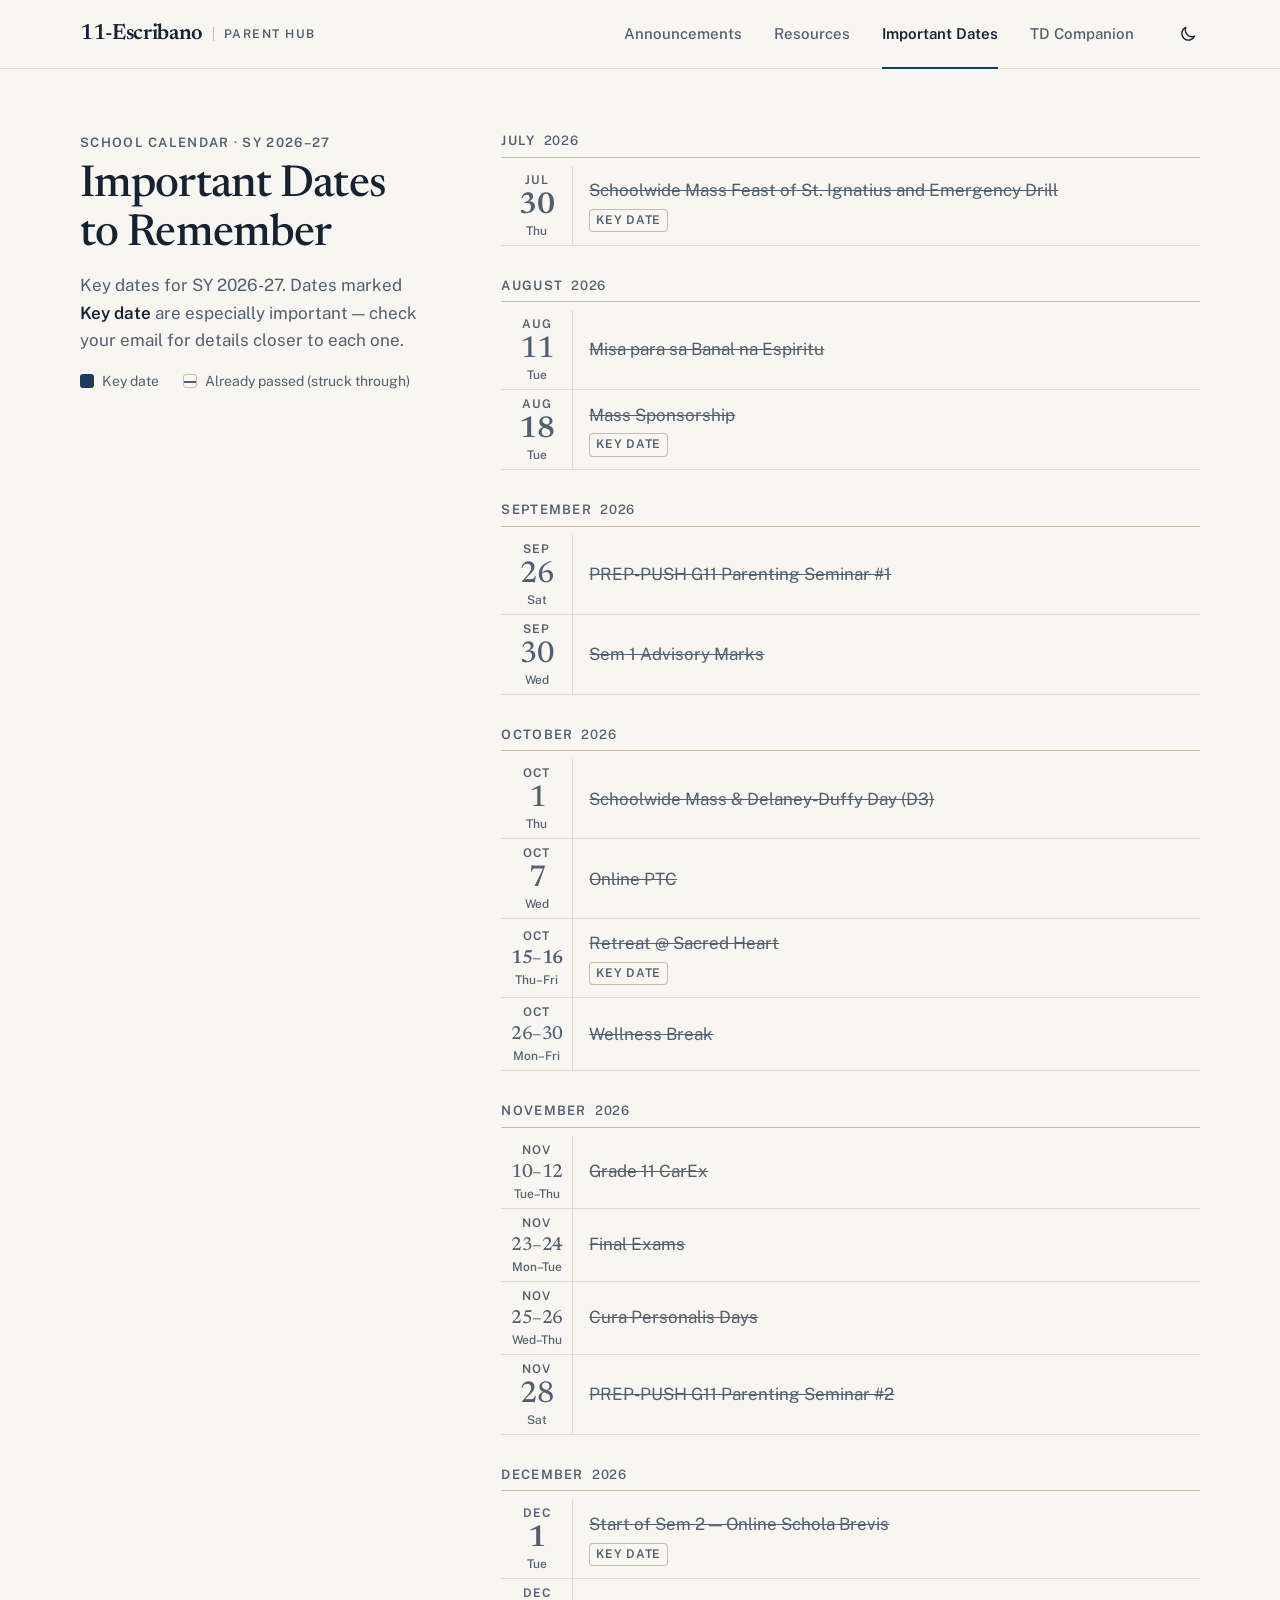
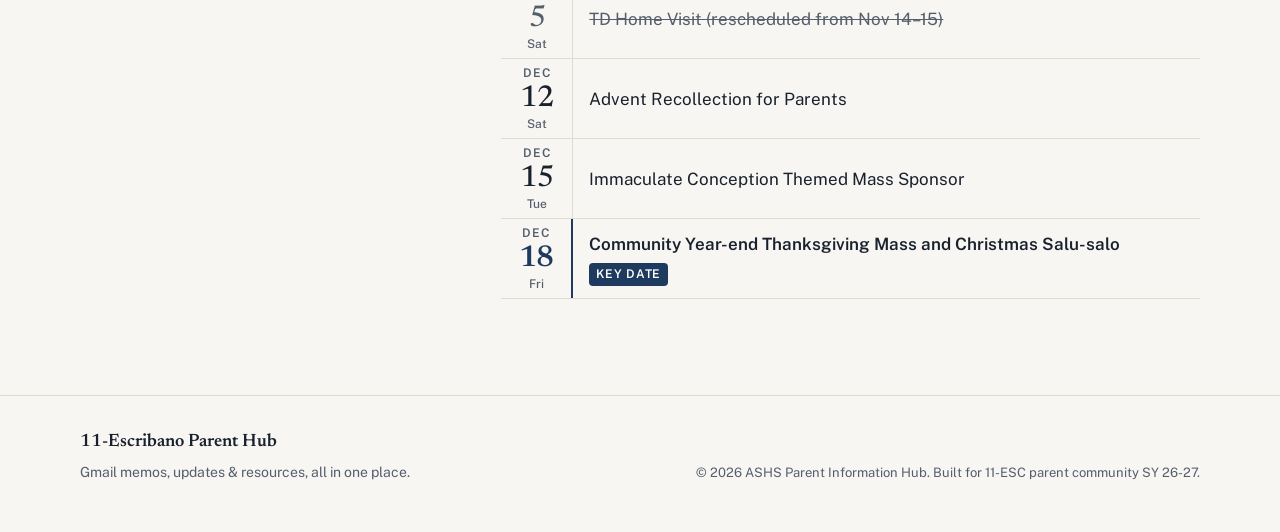
==== commit 118e4014: "Remove unexplained asterisks from Important Dates" ====
--- a/website/important-dates.html
+++ b/website/important-dates.html
@@ -121,7 +121,7 @@
           </li>
           <li class="date-row is-highlighted" data-end-date="2026-10-16">
             <span class="date-block is-range" aria-hidden="true"><span class="date-block-month">Oct</span><span class="date-block-day">15–16</span><span class="date-block-dow">Thu–Fri</span></span>
-            <span class="date-row-body"><span class="visually-hidden">October 15 (Thu) – 16 (Fri): </span><span class="date-row-title">Retreat @ Sacred Heart*</span><span class="date-key">Key date</span></span>
+            <span class="date-row-body"><span class="visually-hidden">October 15 (Thu) – 16 (Fri): </span><span class="date-row-title">Retreat @ Sacred Heart</span><span class="date-key">Key date</span></span>
           </li>
           <li class="date-row" data-end-date="2026-10-30">
             <span class="date-block is-range" aria-hidden="true"><span class="date-block-month">Oct</span><span class="date-block-day">26–30</span><span class="date-block-dow">Mon–Fri</span></span>
@@ -171,7 +171,7 @@
           </li>
           <li class="date-row is-highlighted" data-date="2026-12-18">
             <span class="date-block" aria-hidden="true"><span class="date-block-month">Dec</span><span class="date-block-day">18</span><span class="date-block-dow">Fri</span></span>
-            <span class="date-row-body"><span class="visually-hidden">December 18 (Fri): </span><span class="date-row-title">Community Year-end Thanksgiving Mass and Christmas Salu-salo*</span><span class="date-key">Key date</span></span>
+            <span class="date-row-body"><span class="visually-hidden">December 18 (Fri): </span><span class="date-row-title">Community Year-end Thanksgiving Mass and Christmas Salu-salo</span><span class="date-key">Key date</span></span>
           </li>
         </ul>
       </section>
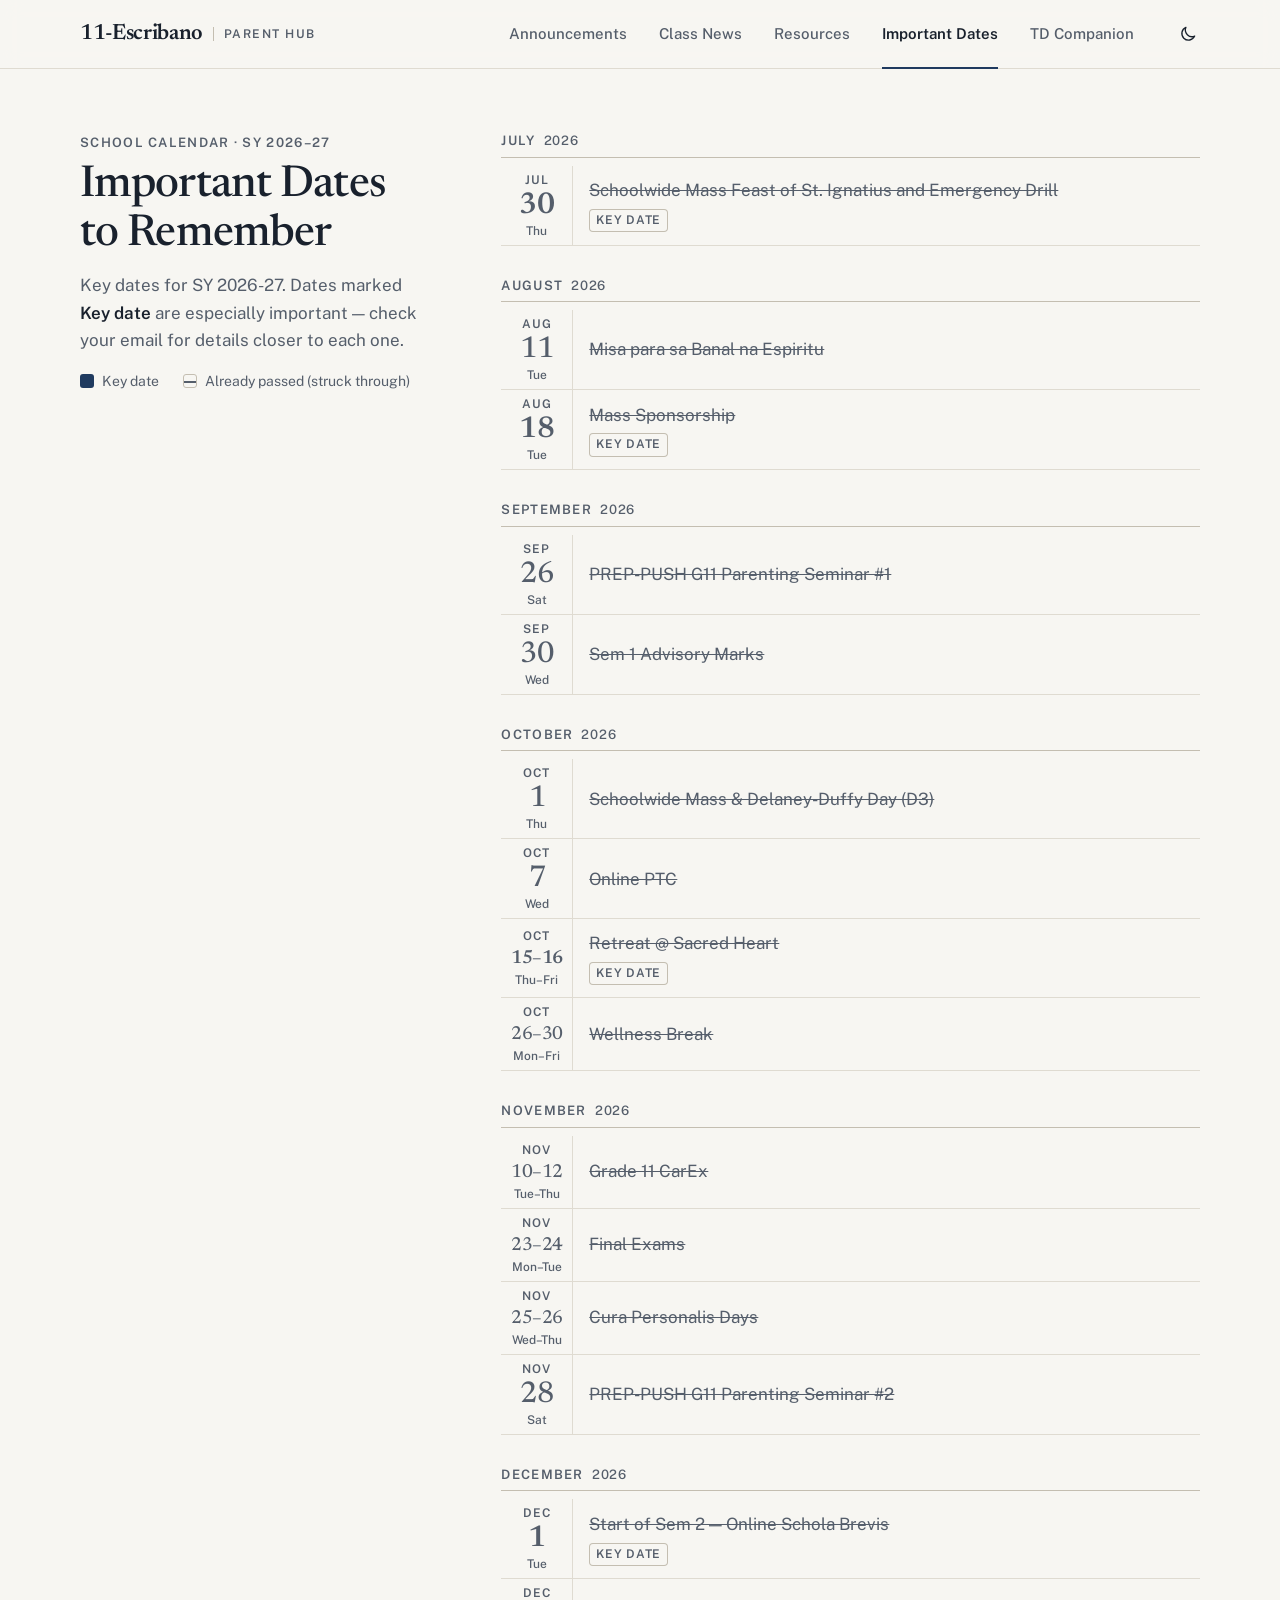
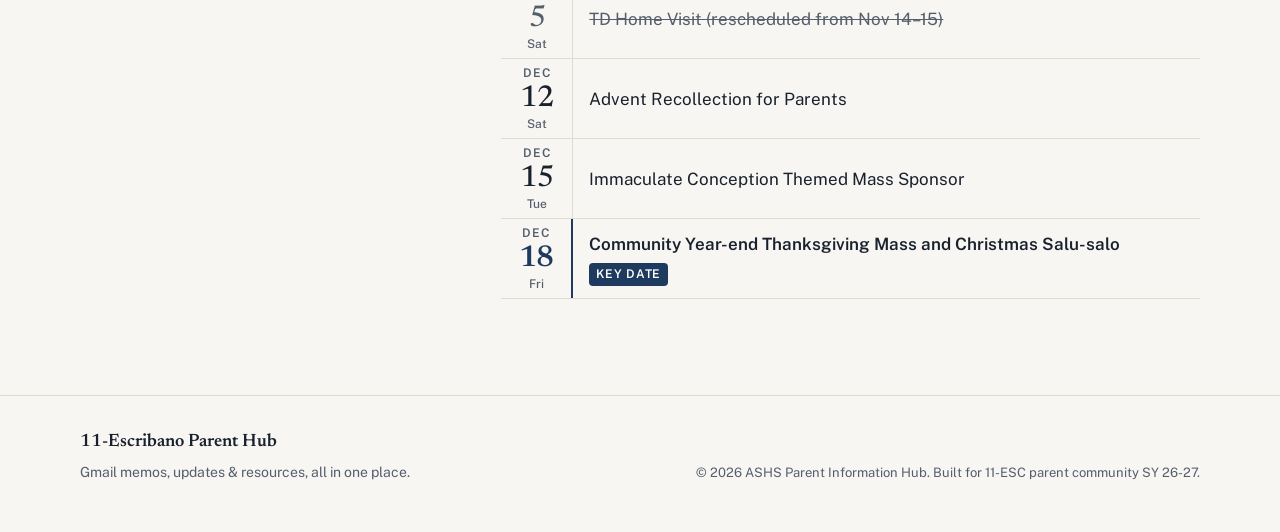
==== commit 8e69a723: "Class News: add news page, retreat article, nav link" ====
--- a/website/important-dates.html
+++ b/website/important-dates.html
@@ -33,6 +33,7 @@
       </a>
       <nav class="site-nav" aria-label="Site sections">
         <a href="index.html" class="site-nav-link">Announcements</a>
+        <a href="news.html" class="site-nav-link">Class News</a>
         <a href="resources.html" class="site-nav-link">Resources</a>
         <a href="important-dates.html" class="site-nav-link is-active" aria-current="page">Important Dates</a>
         <a href="td-companion.html" class="site-nav-link">TD Companion</a>
--- a/website/style.css
+++ b/website/style.css
@@ -1464,14 +1464,202 @@
   display: inline-flex;
   align-items: center;
   min-height: 44px;
+  padding: 0 var(--s-4);
+  border: 1.5px solid var(--warm);
+  border-radius: var(--radius-sm);
+  background: transparent;
+  font: inherit;
+  font-size: 0.875rem;
   font-weight: 600;
   color: var(--warm-text);
-  text-decoration: none;
+  cursor: pointer;
   white-space: nowrap;
 }
 
 .td-open-signup:hover {
-  text-decoration: underline;
+  background: var(--warm);
+  color: var(--warm-ink);
+}
+
+.td-open-signup:focus-visible,
+.signup-dialog :focus-visible {
+  outline: 2px solid var(--focus);
+  outline-offset: 2px;
+}
+
+/* ---------- Sign-up dialog (bottom sheet on phones, centered card on wide) ---------- */
+.signup-dialog {
+  width: min(460px, calc(100vw - 2 * var(--gutter)));
+  max-height: calc(100dvh - 2 * var(--s-5));
+  padding: 0;
+  border: 1px solid var(--rule);
+  border-top: 3px solid var(--accent);
+  border-radius: var(--radius);
+  background: var(--bg);
+  color: var(--text);
+  font-family: var(--font-body);
+  box-shadow: 0 18px 48px rgba(20, 24, 32, 0.22);
+}
+
+.signup-dialog::backdrop {
+  background: var(--overlay);
+}
+
+.signup-form,
+.signup-done {
+  padding: var(--s-5);
+}
+
+.signup-head {
+  position: relative;
+  padding-right: 44px;
+  margin-bottom: var(--s-4);
+}
+
+.signup-head .eyebrow {
+  margin: 0 0 var(--s-1);
+}
+
+.signup-title {
+  margin: 0;
+  font-family: var(--font-display);
+  font-weight: 600;
+  font-size: 1.75rem;
+  line-height: 1.15;
+  color: var(--text);
+}
+
+.signup-when {
+  margin: var(--s-1) 0 0;
+  color: var(--warm-text);
+  font-weight: 600;
+}
+
+.signup-close {
+  position: absolute;
+  top: -6px;
+  right: -10px;
+  width: 44px;
+  height: 44px;
+  display: inline-flex;
+  align-items: center;
+  justify-content: center;
+  border: 0;
+  border-radius: var(--radius-sm);
+  background: transparent;
+  color: var(--text-muted);
+  cursor: pointer;
+}
+
+.signup-close:hover { color: var(--text); background: var(--surface-2); }
+
+.signup-field {
+  margin-bottom: var(--s-4);
+}
+
+.signup-field label {
+  display: block;
+  margin-bottom: var(--s-1);
+  font-weight: 600;
+  font-size: 0.9375rem;
+}
+
+.signup-field .req { color: var(--danger); }
+
+.signup-field input {
+  width: 100%;
+  min-height: 46px;
+  padding: var(--s-2) var(--s-3);
+  border: 1px solid var(--rule-strong);
+  border-radius: var(--radius-sm);
+  background: var(--surface);
+  color: var(--text);
+  font: inherit;
+  font-size: 1rem; /* 16px keeps iOS from zooming */
+}
+
+.signup-field input[aria-invalid="true"] {
+  border-color: var(--danger);
+  box-shadow: inset 0 0 0 1px var(--danger);
+}
+
+.signup-hint {
+  margin: var(--s-1) 0 0;
+  color: var(--text-muted);
+  font-size: 0.8125rem;
+}
+
+.signup-err {
+  margin: var(--s-1) 0 0;
+  color: var(--danger);
+  font-size: 0.875rem;
+  font-weight: 600;
+}
+
+.signup-err:empty,
+.signup-status:empty { display: none; }
+
+.signup-consent {
+  margin: 0 0 var(--s-4);
+  padding: var(--s-2) var(--s-3);
+  border-left: 2px solid var(--accent);
+  background: var(--surface-2);
+  font-size: 0.875rem;
+  color: var(--text);
+}
+
+.signup-status {
+  margin: 0 0 var(--s-4);
+  padding: var(--s-2) var(--s-3);
+  border-left: 2px solid var(--warm);
+  background: var(--warm-tint);
+  color: var(--text);
+  font-size: 0.875rem;
+}
+
+.signup-actions {
+  display: flex;
+  justify-content: flex-end;
+  gap: var(--s-3);
+}
+
+.signup-cancel,
+.signup-submit {
+  min-height: 44px;
+  padding: 0 var(--s-5);
+  border-radius: var(--radius-sm);
+  font: inherit;
+  font-weight: 600;
+  cursor: pointer;
+}
+
+.signup-cancel {
+  border: 1px solid var(--rule-strong);
+  background: transparent;
+  color: var(--text);
+}
+
+.signup-submit {
+  border: 0;
+  background: var(--accent);
+  color: var(--accent-ink);
+}
+
+.signup-submit:disabled { opacity: 0.7; cursor: progress; }
+
+.signup-done-text { margin: var(--s-3) 0 var(--s-5); line-height: 1.55; }
+
+@media (max-width: 599px) {
+  .signup-dialog {
+    width: 100vw;
+    max-width: 100vw;
+    margin: auto 0 0;
+    border-radius: var(--radius) var(--radius) 0 0;
+    border-left: 0;
+    border-right: 0;
+    border-bottom: 0;
+  }
+  .signup-actions > * { flex: 1; }
 }
 
 /* Upcoming OPEN row: warm rule + tint behind the date block. */
@@ -1735,3 +1923,112 @@
     border: 1px solid CanvasText;
   }
 }
+
+/* TD session details */
+.td-info{margin:24px 0;border-top:1px solid var(--rule-strong);padding-top:16px}
+.td-info-title{font-size:.75rem;letter-spacing:.12em;text-transform:uppercase;font-weight:600;margin:0 0 8px;color:var(--accent-text);font-family:inherit}
+.td-info-list{margin:0;display:grid}
+.td-info-row{display:grid;grid-template-columns:28px 1fr;column-gap:12px;align-items:start;padding:10px 0;border-bottom:1px solid var(--rule)}
+.td-info-icon{grid-row:span 2;width:22px;height:22px;margin-top:2px;fill:none;stroke:var(--accent-text);stroke-width:1.6;stroke-linecap:round;stroke-linejoin:round}
+.td-info-row dt{font-size:.8rem;opacity:.7;margin:0}
+.td-info-row dd{margin:2px 0 0;font-size:1rem;font-weight:500;line-height:1.35}
+.td-info-row--key dd{font-family:"Newsreader",Georgia,serif;font-size:1.35rem;font-weight:600;color:var(--accent-text)}
+
+/* Home-visit rows on the TD Companion schedule (not a Tuesday session). */
+.td-tag {
+  display: inline-block;
+  margin-bottom: 0.25rem;
+  padding: 0.1rem 0.5rem;
+  border-radius: 999px;
+  font-size: 0.75rem;
+  font-weight: 700;
+  letter-spacing: 0.02em;
+  text-transform: uppercase;
+}
+.td-tag--home {
+  background: #fff1d6;
+  color: #7a4b00;
+  border: 1px solid #e8b65c;
+}
+[data-theme="dark"] .td-tag--home {
+  background: #3a2a0a;
+  color: #ffd58a;
+  border-color: #8a6420;
+}
+.td-schedule-item.is-home-visit .td-schedule-main { display: flex; flex-direction: column; align-items: flex-start; }
+.td-home-note { font-style: italic; }
+
+/* ---------- Class News ---------- */
+.news-list {
+  display: flex;
+  flex-direction: column;
+}
+
+.news-article {
+  padding: 0 0 var(--s-6);
+  margin-bottom: var(--s-6);
+  border-bottom: 1px solid var(--rule);
+  min-width: 0;
+  overflow-wrap: break-word;
+}
+
+.news-figure {
+  margin: 0 0 var(--s-4);
+}
+
+.news-photo {
+  display: block;
+  width: 100%;
+  height: auto;
+  aspect-ratio: 16 / 9;
+  object-fit: cover;
+  border-radius: var(--radius);
+  background: var(--surface-2);
+}
+
+.news-caption {
+  margin-top: var(--s-2);
+  font-size: 0.8125rem;
+  color: var(--text-muted);
+}
+
+.news-article .card-date {
+  display: block;
+}
+
+.news-title {
+  font-size: 1.75rem;
+  line-height: 1.2;
+  text-wrap: balance;
+}
+
+.news-title a {
+  color: var(--text);
+  text-decoration: none;
+}
+
+.news-title a:hover {
+  text-decoration: underline;
+}
+
+.news-byline {
+  margin: var(--s-2) 0 0;
+  font-size: 0.875rem;
+  font-weight: 600;
+  color: var(--accent-text);
+}
+
+.news-body {
+  margin-top: var(--s-4);
+  max-width: 40em;
+  font-size: 1.0625rem;
+  line-height: 1.7;
+}
+
+.news-body p {
+  margin: 0 0 var(--s-4);
+}
+
+.news-toggle {
+  padding-left: 0;
+}
